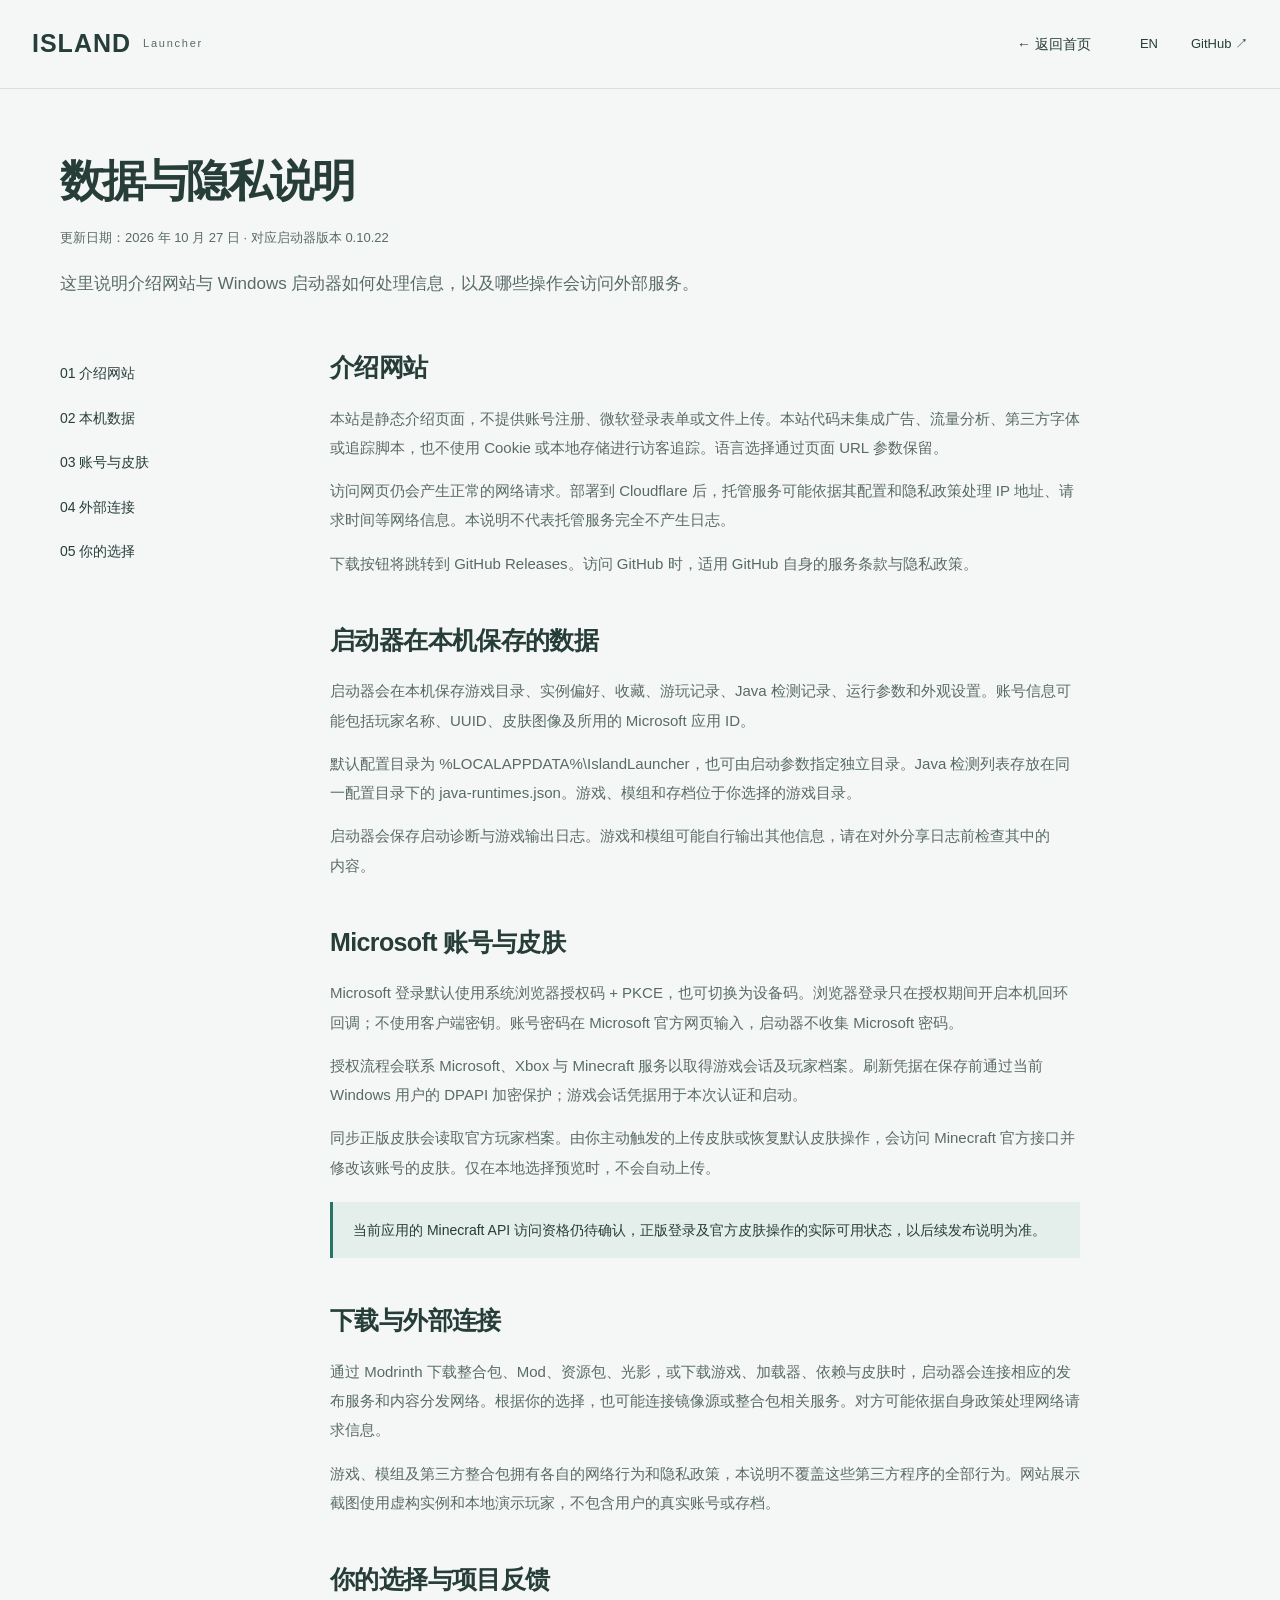
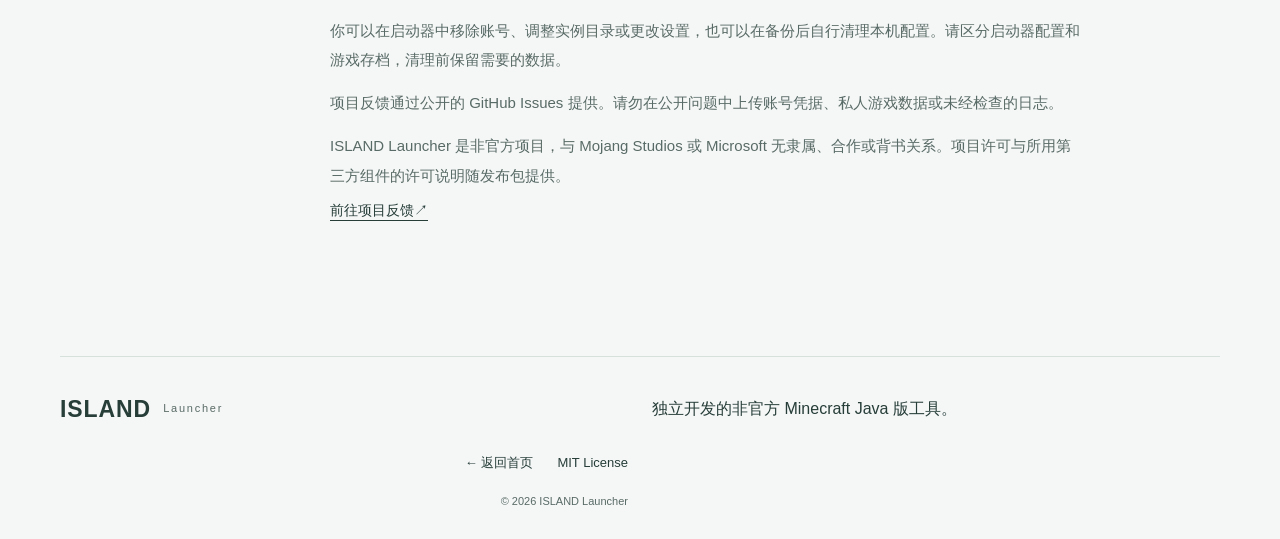
==== launcher/website/privacy.html @ ce2cfb34 "Redesign bilingual website with soft island palette and owner-supplied screenshot slots" ====
<!doctype html>
<html lang="zh-CN" data-palette="forest">
<head>
  <meta charset="utf-8">
  <meta name="viewport" content="width=device-width,initial-scale=1">
  <meta name="theme-color" content="#f6f7f2">
  <meta name="description" content="ISLAND Launcher 的数据与隐私说明：网站、Microsoft 登录、本地配置、皮肤与外部服务。">
  <meta name="referrer" content="no-referrer">
  <title>数据与隐私说明 — ISLAND Launcher</title>
  <link rel="icon" href="./assets/favicon.svg" type="image/svg+xml">
  <link rel="stylesheet" href="./styles.css">
  <script src="./site.config.js" defer></script>
  <script src="./links.js" defer></script>
  <script src="./app.js" defer></script>
</head>
<body data-page="privacy">
  <a class="skip-link" href="#main" data-i18n="skip">跳到主要内容</a>
  <header class="site-header"><div class="header-inner">
    <a class="wordmark" href="./index.html"><span>ISLAND</span><small>Launcher</small></a>
    <nav class="privacy-nav"><a href="./index.html" data-i18n="privacy.home">← 返回首页</a></nav>
    <div class="header-actions"><button class="language-button" type="button" data-language-toggle aria-label="Switch to English">EN</button><a class="github-link unavailable" data-github aria-disabled="true" tabindex="-1">GitHub <span aria-hidden="true">↗</span></a></div>
  </div></header>
  <main id="main" class="privacy-main section-shell">
    <div class="privacy-intro"><p class="eyebrow">ISLAND LAUNCHER / DATA & PRIVACY</p><h1 data-i18n="privacy.title">数据与隐私说明</h1><p class="privacy-date"><span data-i18n="privacy.updated">更新日期：2026 年 10 月 27 日</span> · <span data-i18n="privacy.version">对应启动器版本</span> <span data-version>0.10.22</span></p><p class="privacy-lead" data-i18n="privacy.lead">这里说明介绍网站与 Windows 启动器如何处理信息，以及哪些操作会访问外部服务。</p></div>
    <div class="privacy-layout">
      <aside class="privacy-contents" aria-label="本页目录" data-i18n-aria="privacy.contents"><a href="#website" data-i18n="privacy.nav1">01 介绍网站</a><a href="#local-data" data-i18n="privacy.nav2">02 本机数据</a><a href="#account" data-i18n="privacy.nav3">03 账号与皮肤</a><a href="#connections" data-i18n="privacy.nav4">04 外部连接</a><a href="#control" data-i18n="privacy.nav5">05 你的选择</a></aside>
      <article class="privacy-article">
        <section id="website"><span class="section-number">01</span><h2 data-i18n="privacy.h1">介绍网站</h2><p data-i18n="privacy.p1a">本站是静态介绍页面，不提供账号注册、微软登录表单或文件上传。本站代码未集成广告、流量分析、第三方字体或追踪脚本，也不使用 Cookie 或本地存储进行访客追踪。语言选择通过页面 URL 参数保留。</p><p data-i18n="privacy.p1b">访问网页仍会产生正常的网络请求。部署到 Cloudflare 后，托管服务可能依据其配置和隐私政策处理 IP 地址、请求时间等网络信息。本说明不代表托管服务完全不产生日志。</p><p data-i18n="privacy.p1c">下载按钮将跳转到 GitHub Releases。访问 GitHub 时，适用 GitHub 自身的服务条款与隐私政策。</p></section>
        <section id="local-data"><span class="section-number">02</span><h2 data-i18n="privacy.h2">启动器在本机保存的数据</h2><p data-i18n="privacy.p2a">启动器会在本机保存游戏目录、实例偏好、收藏、游玩记录、Java 检测记录、运行参数和外观设置。账号信息可能包括玩家名称、UUID、皮肤图像及所用的 Microsoft 应用 ID。</p><p data-i18n="privacy.p2b">默认配置目录为 %LOCALAPPDATA%\IslandLauncher，也可由启动参数指定独立目录。Java 检测列表存放在同一配置目录下的 java-runtimes.json。游戏、模组和存档位于你选择的游戏目录。</p><p data-i18n="privacy.p2c">启动器会保存启动诊断与游戏输出日志。游戏和模组可能自行输出其他信息，请在对外分享日志前检查其中的内容。</p></section>
        <section id="account"><span class="section-number">03</span><h2 data-i18n="privacy.h3">Microsoft 账号与皮肤</h2><p data-i18n="privacy.p3a">Microsoft 登录默认使用系统浏览器授权码 + PKCE，也可切换为设备码。浏览器登录只在授权期间开启本机回环回调；不使用客户端密钥。账号密码在 Microsoft 官方网页输入，启动器不收集 Microsoft 密码。</p><p data-i18n="privacy.p3b">授权流程会联系 Microsoft、Xbox 与 Minecraft 服务以取得游戏会话及玩家档案。刷新凭据在保存前通过当前 Windows 用户的 DPAPI 加密保护；游戏会话凭据用于本次认证和启动。</p><p data-i18n="privacy.p3c">同步正版皮肤会读取官方玩家档案。由你主动触发的上传皮肤或恢复默认皮肤操作，会访问 Minecraft 官方接口并修改该账号的皮肤。仅在本地选择预览时，不会自动上传。</p><div class="privacy-callout" data-i18n="privacy.p3d">当前应用的 Minecraft API 访问资格仍待确认，正版登录及官方皮肤操作的实际可用状态，以后续发布说明为准。</div></section>
        <section id="connections"><span class="section-number">04</span><h2 data-i18n="privacy.h4">下载与外部连接</h2><p data-i18n="privacy.p4a">通过 Modrinth 下载整合包、Mod、资源包、光影，或下载游戏、加载器、依赖与皮肤时，启动器会连接相应的发布服务和内容分发网络。根据你的选择，也可能连接镜像源或整合包相关服务。对方可能依据自身政策处理网络请求信息。</p><p data-i18n="privacy.p4b">游戏、模组及第三方整合包拥有各自的网络行为和隐私政策，本说明不覆盖这些第三方程序的全部行为。网站展示截图使用虚构实例和本地演示玩家，不包含用户的真实账号或存档。</p></section>
        <section id="control"><span class="section-number">05</span><h2 data-i18n="privacy.h5">你的选择与项目反馈</h2><p data-i18n="privacy.p5a">你可以在启动器中移除账号、调整实例目录或更改设置，也可以在备份后自行清理本机配置。请区分启动器配置和游戏存档，清理前保留需要的数据。</p><p data-i18n="privacy.p5b">项目反馈通过公开的 GitHub Issues 提供。请勿在公开问题中上传账号凭据、私人游戏数据或未经检查的日志。</p><p data-i18n="privacy.p5c">ISLAND Launcher 是非官方项目，与 Mojang Studios 或 Microsoft 无隶属、合作或背书关系。项目许可与所用第三方组件的许可说明随发布包提供。</p><a class="text-link unavailable" data-contact aria-disabled="true" tabindex="-1"><span data-i18n="privacy.contact">前往项目反馈</span><span aria-hidden="true">↗</span></a></section>
      </article>
    </div>
  </main>
  <footer class="site-footer section-shell"><a class="wordmark" href="./index.html"><span>ISLAND</span><small>Launcher</small></a><p data-i18n="footer.independent">独立开发的非官方 Minecraft Java 版工具。</p><div class="footer-links"><a href="./index.html" data-i18n="privacy.home">← 返回首页</a><a href="./LICENSE.txt">MIT License</a><small>© 2026 ISLAND Launcher</small></div></footer>
</body>
</html>
---- launcher/website/styles.css ----
:root{color-scheme:light;--paper:#f5f7f7;--surface:#fff;--ink:#263d38;--muted:#596b66;--accent:#287567;--accent-hover:#1f5e53;--tint:#e4eeeb;--line:#d6e1dc;--sea:#c8dfda;--sand:#d9c9aa;--font:'Segoe UI','Microsoft YaHei','PingFang SC',sans-serif}
*{box-sizing:border-box}html{scroll-behavior:smooth;scroll-padding-top:100px}body{margin:0;background:var(--paper);color:var(--ink);font:16px/1.75 var(--font);-webkit-font-smoothing:antialiased}button,a{-webkit-tap-highlight-color:transparent;touch-action:manipulation}button{font:inherit;cursor:pointer;color:inherit;border:0}a{color:inherit;text-decoration:none}p,h1,h2,h3{margin:0}h1,h2,h3{line-height:1.3;text-wrap:balance}p{text-wrap:pretty}h1{font-size:clamp(40px,4.6vw,66px);font-weight:650;letter-spacing:-.045em;line-height:1.24}h2{font-size:clamp(28px,3vw,40px);font-weight:650;letter-spacing:-.025em}h3{font-size:19px;font-weight:650}svg{display:block}.button svg{width:20px;height:20px;fill:none;stroke:currentColor;stroke-width:1.7;stroke-linecap:round;stroke-linejoin:round}button:focus-visible,a:focus-visible,summary:focus-visible{outline:3px solid var(--accent);outline-offset:5px}a:not([href]){cursor:default}button,a.button{min-height:44px}img{max-width:100%;height:auto}[hidden]{display:none!important}.section-shell{width:min(1160px,calc(100% - 88px));margin-inline:auto}.skip-link{position:fixed;top:12px;left:12px;z-index:100;background:var(--ink);color:white;padding:10px 18px;transform:translateY(-180%)}.skip-link:focus{transform:none}
.site-header{position:sticky;top:0;z-index:20;background:#f5f7f7f5;border-bottom:1px solid var(--line)}.header-inner{width:min(1280px,calc(100% - 64px));margin:auto;display:flex;align-items:center;justify-content:space-between;gap:24px;min-height:88px}.wordmark{display:inline-flex;gap:12px;align-items:center;line-height:1.1}.wordmark>span{font-family:'Trebuchet MS',var(--font);font-size:25px;letter-spacing:.04em;font-weight:700}.wordmark small{display:block;font:11px/1.8 var(--font);letter-spacing:.16em;color:var(--muted)}.main-nav,.header-actions{display:flex;align-items:center;gap:30px}.main-nav a{font-size:14px;min-height:44px;display:flex;align-items:center}.main-nav a:hover,.text-link:hover,.footer-links a:hover{color:var(--accent);text-decoration:underline;text-underline-offset:5px}.header-actions{gap:20px}.language-button{background:transparent;font-size:13px;min-width:44px;border-radius:8px}.language-button:hover{background:var(--tint)}.button{display:inline-flex;align-items:center;justify-content:center;gap:12px;border-radius:10px;padding:14px 24px;font-weight:600;line-height:1.5;transition:background-color .18s,color .18s;white-space:nowrap}.button-small{font-size:13px;background:var(--tint);padding:10px 18px}.button-small:hover{background:var(--sea)}.button-primary{background:var(--accent);color:white;box-shadow:0 3px 0 #1b463b17}.button-primary:hover{background:var(--accent-hover)}.button-quiet{border:1px solid var(--line);background:transparent}.button-quiet:hover{background:var(--tint)}.button.unavailable{background:#dfe6e3;color:#566b63;box-shadow:none}.menu-toggle{display:none;background:transparent;width:44px;padding:10px}.menu-toggle span{display:block;background:var(--ink);height:2px;margin:6px 0}
.hero{display:grid;grid-template-columns:1.05fr 1fr;align-items:center;gap:20px;padding-top:68px;padding-bottom:72px}.hero-copy{padding-top:12px}.release-label{font-size:13px;color:var(--muted);display:inline-flex;align-items:center;gap:10px;margin-bottom:24px}.release-label [data-version]{border-left:1px solid var(--line);padding-left:10px;font-variant-numeric:tabular-nums}.status-dot{width:7px;height:7px;flex-shrink:0;border-radius:50%;background:var(--accent);display:inline-block}.hero-description{font-size:18px;line-height:1.9;color:var(--muted);margin-top:25px;max-width:32em;white-space:pre-line}.hero-actions{display:flex;align-items:center;gap:14px;flex-wrap:wrap;margin-top:30px}.platform-note{font-size:12px;color:var(--muted);margin-top:18px}.island-art{position:relative;max-width:580px;align-self:center;pointer-events:none}.island-art>svg{width:100%;height:auto}.art-caption{text-align:center;display:block;font-size:13px;color:var(--muted);margin-top:-10px}.showcase{margin-bottom:114px}.showcase-toolbar{display:flex;align-items:end;justify-content:space-between;gap:24px;padding-bottom:24px}.showcase-toolbar h2{font-size:23px}.showcase-toolbar p{font-size:14px;color:var(--muted);margin-top:5px}.theme-options{display:flex;align-items:center;gap:6px;background:#e9eeec;padding:5px;border-radius:12px;flex-shrink:0}.theme-option{display:flex;align-items:center;gap:7px;min-height:40px;border-radius:8px;padding:7px 13px;background:transparent;font-size:13px;white-space:nowrap}.theme-option[aria-pressed=true]{background:var(--surface);box-shadow:0 1px 5px #263d3810}.theme-option:hover{color:var(--accent)}.swatch{width:10px;height:10px;border-radius:50%;display:block}.swatch-forest{background:#2d7568}.swatch-rose{background:#ad526e}.swatch-glass{background:#305f55}.screenshot-stage{background:#e9eeec;padding:14px;border:1px solid var(--line);border-radius:20px;box-shadow:0 20px 50px -35px #263d3850;overflow:hidden}.screenshot-button{padding:0;display:block;width:100%;border-radius:9px;background:transparent;position:relative;overflow:hidden}.screenshot-button img{display:block;width:100%}.zoom-label{position:absolute;right:20px;bottom:18px;background:#f5f7f7ed;border:1px solid var(--line);border-radius:8px;padding:6px 12px;font-size:12px}.image-placeholder{min-height:380px;aspect-ratio:1240/600;display:flex;align-items:center;justify-content:center;flex-direction:column;border:1px dashed #b2c8bf;border-radius:10px;background:#eff4f1}.image-placeholder>svg{width:54px;height:54px;stroke:#8ba99e;stroke-width:1.2;fill:none;margin-bottom:16px}.image-placeholder strong{font-size:18px;font-weight:550}.image-placeholder p{color:var(--muted);font-size:14px;margin-top:6px}.image-placeholder>span{font-size:12px;margin-top:20px;color:var(--accent);border:1px solid #b8cfc5;padding:3px 14px;border-radius:30px}.showcase-caption{display:flex;justify-content:space-between;gap:12px;color:var(--muted);font-size:12px;margin-top:14px}
.feature-section{padding-bottom:110px}.section-heading{display:flex;align-items:end;justify-content:space-between;gap:40px;margin-bottom:48px}.section-heading>p{font-size:16px;color:var(--muted)}.feature-layout{display:grid;grid-template-columns:1fr 1.05fr;gap:76px;align-items:center}.worlds-demo{background:#e8eeeb;border-radius:20px;padding:28px}.demo-toolbar{display:flex;align-items:center;justify-content:space-between;margin-bottom:22px}.demo-toolbar strong{font-size:16px}.demo-toolbar>span,.demo-disclaimer{font-size:11px;color:var(--muted);border:1px solid #bfcec6;padding:2px 8px;border-radius:5px}.world-row{display:flex;align-items:center;gap:14px;background:#f9fbfa;padding:20px 16px;border-radius:13px;margin-top:12px}.world-icon{display:flex;align-items:center;justify-content:center;width:48px;height:48px;border-radius:12px;background:#d9e8df;flex-shrink:0}.world-icon svg{width:34px;height:34px;fill:none;stroke:#4b7b65;stroke-width:1.5;stroke-linejoin:round}.world-icon.sand{background:#eae3d6}.world-icon.sand svg{stroke:#8d7d60}.world-row strong{display:block;font-size:15px}.world-row small{font-size:11px;color:var(--muted)}.world-status{margin-left:auto;font-size:11px;color:var(--muted);white-space:nowrap}.demo-bottom{display:flex;align-items:center;gap:9px;font-size:12px;color:var(--muted);margin-top:25px}.feature-list{display:grid;grid-template-columns:1fr 1fr;gap:30px 28px}.feature-list h3{font-size:17px;margin-bottom:10px}.feature-list p{font-size:14px;color:var(--muted);line-height:1.9}
.appearance-section{padding:75px 0;background:#e9efec}.appearance-layout{display:grid;grid-template-columns:1fr 1fr;align-items:center;gap:76px}.appearance-copy>p{font-size:15px;color:var(--muted);margin-top:22px;max-width:30em}.material-options{display:flex;gap:10px;margin-top:26px}.material-options button{border:1px solid #bccdc4;border-radius:8px;background:transparent;min-width:72px;padding:7px 18px;font-size:13px}.material-options button[aria-pressed=true]{background:var(--accent);border-color:var(--accent);color:white}.appearance-copy .interaction-hint{font-size:12px;margin-top:14px}.material-demo{position:relative;min-height:330px;border-radius:24px;overflow:hidden;background:#c5d5cb;display:flex;justify-content:center;align-items:center}.sample-landscape{position:absolute;inset:0;background:#d8e5df}.sample-landscape span{position:absolute;border-radius:45% 55% 0 0;background:#8eaf9d;width:100%;height:75%;bottom:-30%;left:-35%;transform:rotate(20deg)}.sample-landscape span:nth-child(2){background:#acc5b3;left:25%;bottom:-15%;transform:rotate(-20deg)}.sample-landscape span:nth-child(3){background:#6f9681;left:5%;bottom:-51%;transform:rotate(0deg);width:120%;height:90%}.map-sample{position:relative;width:72%;border-radius:16px;background:#f5f7f5;padding:28px;box-shadow:0 14px 30px -18px #31584470;min-height:196px;transition:background .2s,backdrop-filter .2s}.map-sample>span:first-child{font-size:12px;color:#536b60}.map-sample h3{font-size:27px;margin-top:7px}.map-sample>p{font-size:12px;color:#536b60;margin-top:8px}.map-action{display:block;font-size:12px;margin-top:20px}.material-demo[data-material-demo=frosted] .map-sample{background:#f5f7f5a8;backdrop-filter:blur(18px)}.material-demo[data-material-demo=glass] .map-sample{background:#f5f7f54d;backdrop-filter:blur(4px);border:1px solid #ffffffb5;box-shadow:inset 0 1px 1px #fff,0 10px 30px -15px #31584450}.demo-disclaimer{position:absolute;bottom:16px;right:20px;background:#edf3ef;color:#486151}
.download-section{padding-top:100px;padding-bottom:90px;display:grid;grid-template-columns:1.1fr 1fr;gap:100px;align-items:center}.download-copy>p{font-size:15px;color:var(--muted);margin-top:20px}.download-copy .download-note{font-size:12px;max-width:34em}.download-copy .release-label{margin-bottom:18px}.text-link{font-size:14px;text-decoration:underline;text-underline-offset:5px;padding:8px 0;display:inline-block}.requirements{padding:28px 32px;border:1px solid var(--line);border-radius:18px;background:#eef2f0}.requirements h3{margin-bottom:16px}.requirements dl{margin:0}.requirements dl>div{display:grid;grid-template-columns:70px 1fr;gap:18px;padding:13px 0;border-bottom:1px solid var(--line);font-size:13px}.requirements dt{color:var(--muted)}.requirements dd{margin:0}.requirements>.text-link{font-size:12px;margin-top:12px}.services-section{padding:40px 0 70px;border-top:1px solid var(--line);display:grid;grid-template-columns:1fr 1.2fr;gap:100px}.services-section h2{font-size:27px}.services-section>div>p{font-size:14px;color:var(--muted);margin-top:15px}.service-list article{padding:0 0 22px;margin-bottom:22px;border-bottom:1px solid var(--line)}.service-list article>div{display:flex;align-items:center;justify-content:space-between;gap:20px}.service-list h3{font-size:16px}.service-status{font-size:11px;background:#eae5d9;color:#6e613f;border-radius:5px;padding:3px 8px;white-space:nowrap}.service-status.available{background:#dfece5;color:#31634c}.service-list p{font-size:13px;color:var(--muted);margin-top:9px}.faq-section{display:grid;grid-template-columns:1fr 1.5fr;gap:80px;padding-bottom:100px}.faq-section h2{font-size:28px}.faq-list details{border-bottom:1px solid var(--line)}.faq-list summary{cursor:pointer;list-style:none;font-weight:550;min-height:62px;padding:17px 32px 17px 0;position:relative;font-size:15px}.faq-list summary::-webkit-details-marker{display:none}.faq-list summary:after{content:'+';position:absolute;right:4px;font-weight:400;font-size:21px;top:12px;color:var(--accent)}.faq-list details[open] summary:after{content:'−'}.faq-list details>p{font-size:14px;color:var(--muted);padding:0 24px 23px 0;line-height:1.9}.site-footer{border-top:1px solid var(--line);padding-top:38px;padding-bottom:28px;display:grid;grid-template-columns:1fr 1fr;gap:24px}.site-footer>div>p{font-size:13px;color:var(--muted);margin-top:18px}.footer-links{display:flex;align-items:center;justify-content:end;flex-wrap:wrap;gap:12px 24px;font-size:13px}.footer-links a{padding:5px 0}.footer-links small{font-size:11px;color:var(--muted);flex-basis:100%;text-align:right}.independent-note{grid-column:1/-1;font-size:11px;color:var(--muted);padding-top:20px}.unavailable{color:var(--muted);text-decoration:none}.modal-open{overflow:hidden}dialog{width:min(1280px,94vw);max-height:94vh;padding:12px;border:1px solid var(--line);border-radius:16px;background:var(--paper);color:var(--ink)}dialog::backdrop{background:#263d38a6;backdrop-filter:blur(6px)}dialog>img{display:block;max-height:82vh;max-width:100%;margin:auto;object-fit:contain}.dialog-toolbar{display:flex;align-items:center;justify-content:space-between;padding:0 8px 8px;font-size:12px;color:var(--muted)}.dialog-toolbar button{width:44px;background:transparent;font-size:26px}
.privacy-main{padding-top:65px;padding-bottom:80px}.privacy-intro{max-width:760px;margin-bottom:52px}.privacy-intro h1{font-size:44px}.privacy-intro .eyebrow{display:none}.privacy-date{font-size:13px;color:var(--muted);margin-top:18px}.privacy-lead{font-size:17px;color:var(--muted);margin-top:20px}.privacy-layout{display:grid;grid-template-columns:200px 1fr;gap:70px}.privacy-contents{display:flex;flex-direction:column;align-self:start;position:sticky;top:120px}.privacy-contents a{font-size:14px;padding:10px 0}.privacy-contents a:hover{color:var(--accent)}.privacy-article{max-width:750px}.privacy-article section{margin-bottom:46px}.privacy-article .section-number{display:none}.privacy-article h2{font-size:25px;margin-bottom:20px}.privacy-article p{font-size:15px;line-height:1.95;color:var(--muted);margin-top:14px;overflow-wrap:anywhere}.privacy-callout{background:var(--tint);border-left:3px solid var(--accent);padding:16px 20px;font-size:14px;margin-top:20px}.privacy-nav{margin-left:auto;font-size:14px}.privacy-nav a{padding:12px}.github-link{font-size:13px}.privacy-main+.site-footer .wordmark>span{font-size:23px}html[lang=en] h1,html[lang=en] h2{font-family:'Trebuchet MS',var(--font);letter-spacing:-.04em}html[lang=en] h1{font-size:clamp(40px,4.7vw,68px)}html[lang=en] .hero-description{font-size:17px}
@media(max-width:1050px){.section-shell{width:calc(100% - 56px)}.header-inner{width:calc(100% - 48px);gap:15px}.main-nav{gap:20px}.feature-layout,.appearance-layout{gap:40px}.download-section,.services-section{gap:50px}.worlds-demo{padding:22px}.world-status{display:none}.hero{padding-top:50px;padding-bottom:60px}.hero h1{font-size:46px}.hero-description{font-size:16px}.hero-actions{gap:10px}.hero-actions .button{padding:13px 18px}.theme-option{padding:7px 10px}.faq-section{gap:40px}}
@media(max-width:760px){.section-shell{width:calc(100% - 40px)}.header-inner{width:calc(100% - 32px);min-height:72px;gap:8px}.wordmark>span{font-size:21px}.wordmark>img{width:29px;height:29px}.wordmark{gap:8px}.wordmark small{font-size:10px}.header-actions{gap:5px}.header-actions .button-small{font-size:12px;padding:10px 12px}.menu-toggle{display:block;margin-left:auto}.main-nav{display:none;position:absolute;top:72px;left:0;right:0;padding:18px 24px;background:var(--paper);border-bottom:1px solid var(--line);box-shadow:0 16px 18px -20px #263d3870}.main-nav.is-open{display:flex;flex-direction:column;align-items:stretch;gap:2px}.main-nav a{padding:7px 4px}.hero{grid-template-columns:1fr;gap:5px;padding-top:38px;padding-bottom:35px}.hero-copy{padding:0}.hero h1{font-size:48px}.release-label{margin-bottom:20px}.hero-description{font-size:16px;margin-top:20px}.hero-actions{margin-top:24px}.platform-note{font-size:11px}.island-art{width:min(420px,100%);justify-self:center;margin-top:5px}.art-caption{font-size:12px;margin-top:-25px}.showcase{margin-bottom:70px}.showcase-toolbar{align-items:start;flex-direction:column;gap:18px;padding-bottom:18px}.showcase-toolbar h2{font-size:22px}.theme-options{align-self:start}.theme-option{padding:7px 12px}.screenshot-stage{padding:7px;border-radius:13px}.image-placeholder{min-height:240px;aspect-ratio:1.4}.image-placeholder strong{font-size:16px}.image-placeholder p{font-size:12px}.showcase-caption{font-size:10px}.showcase-caption>span:last-child{display:none}.section-heading{flex-direction:column;align-items:start;gap:18px;margin-bottom:28px}.section-heading>p{font-size:15px}.feature-layout{grid-template-columns:1fr;gap:34px}.feature-section{padding-bottom:65px}.feature-list{gap:28px 22px}.feature-list h3{font-size:16px}.feature-list p{font-size:13px}.worlds-demo{padding:24px}.world-status{display:block}.appearance-section{padding:52px 0}.appearance-layout{grid-template-columns:1fr;gap:30px}.appearance-copy>p{font-size:14px}.material-demo{min-height:300px}.download-section{grid-template-columns:1fr;gap:32px;padding-top:65px;padding-bottom:55px}.requirements{padding:24px}.services-section{grid-template-columns:1fr;gap:30px;padding-top:30px;padding-bottom:40px}.services-section h2{font-size:26px}.service-list article:last-child{margin-bottom:0}.faq-section{grid-template-columns:1fr;gap:24px;padding-bottom:60px}.faq-section h2{font-size:26px}.site-footer{grid-template-columns:1fr;gap:24px}.footer-links{justify-content:start;gap:10px 24px}.footer-links small{text-align:left}.independent-note{padding-top:0}.privacy-main{padding-top:40px}.privacy-intro h1{font-size:34px}.privacy-lead{font-size:16px}.privacy-layout{grid-template-columns:1fr;gap:30px}.privacy-contents{position:static;flex-direction:row;flex-wrap:wrap;gap:8px 18px;border-bottom:1px solid var(--line);padding-bottom:15px}.privacy-contents a{font-size:12px;padding:5px 0}.privacy-nav{font-size:12px}.privacy-nav a{padding:5px}.privacy-main+.site-footer{display:block}.privacy-main+.site-footer .footer-links{margin-top:22px}body[data-page=privacy] .header-inner{flex-wrap:wrap;padding-block:14px}body[data-page=privacy] .github-link{display:none}}
@media(max-width:380px){.section-shell{width:calc(100% - 32px)}.header-inner{width:calc(100% - 24px)}.hero h1{font-size:40px}.header-actions .button-small{padding:10px}.language-button{min-width:36px}.wordmark>img{display:none}.theme-option{font-size:12px;padding:7px 9px}.worlds-demo{padding:16px}.world-status{display:none}.feature-list{grid-template-columns:1fr}.material-demo{min-height:270px}.map-sample{width:80%;padding:24px}.requirements dl>div{grid-template-columns:60px 1fr;gap:10px}.image-placeholder{min-height:215px}}
h1,h2{white-space:pre-line}.theme-option{min-height:44px}
@media(prefers-reduced-motion:reduce){html{scroll-behavior:auto}*,*:before,*:after{animation:none!important;transition:none!important}}
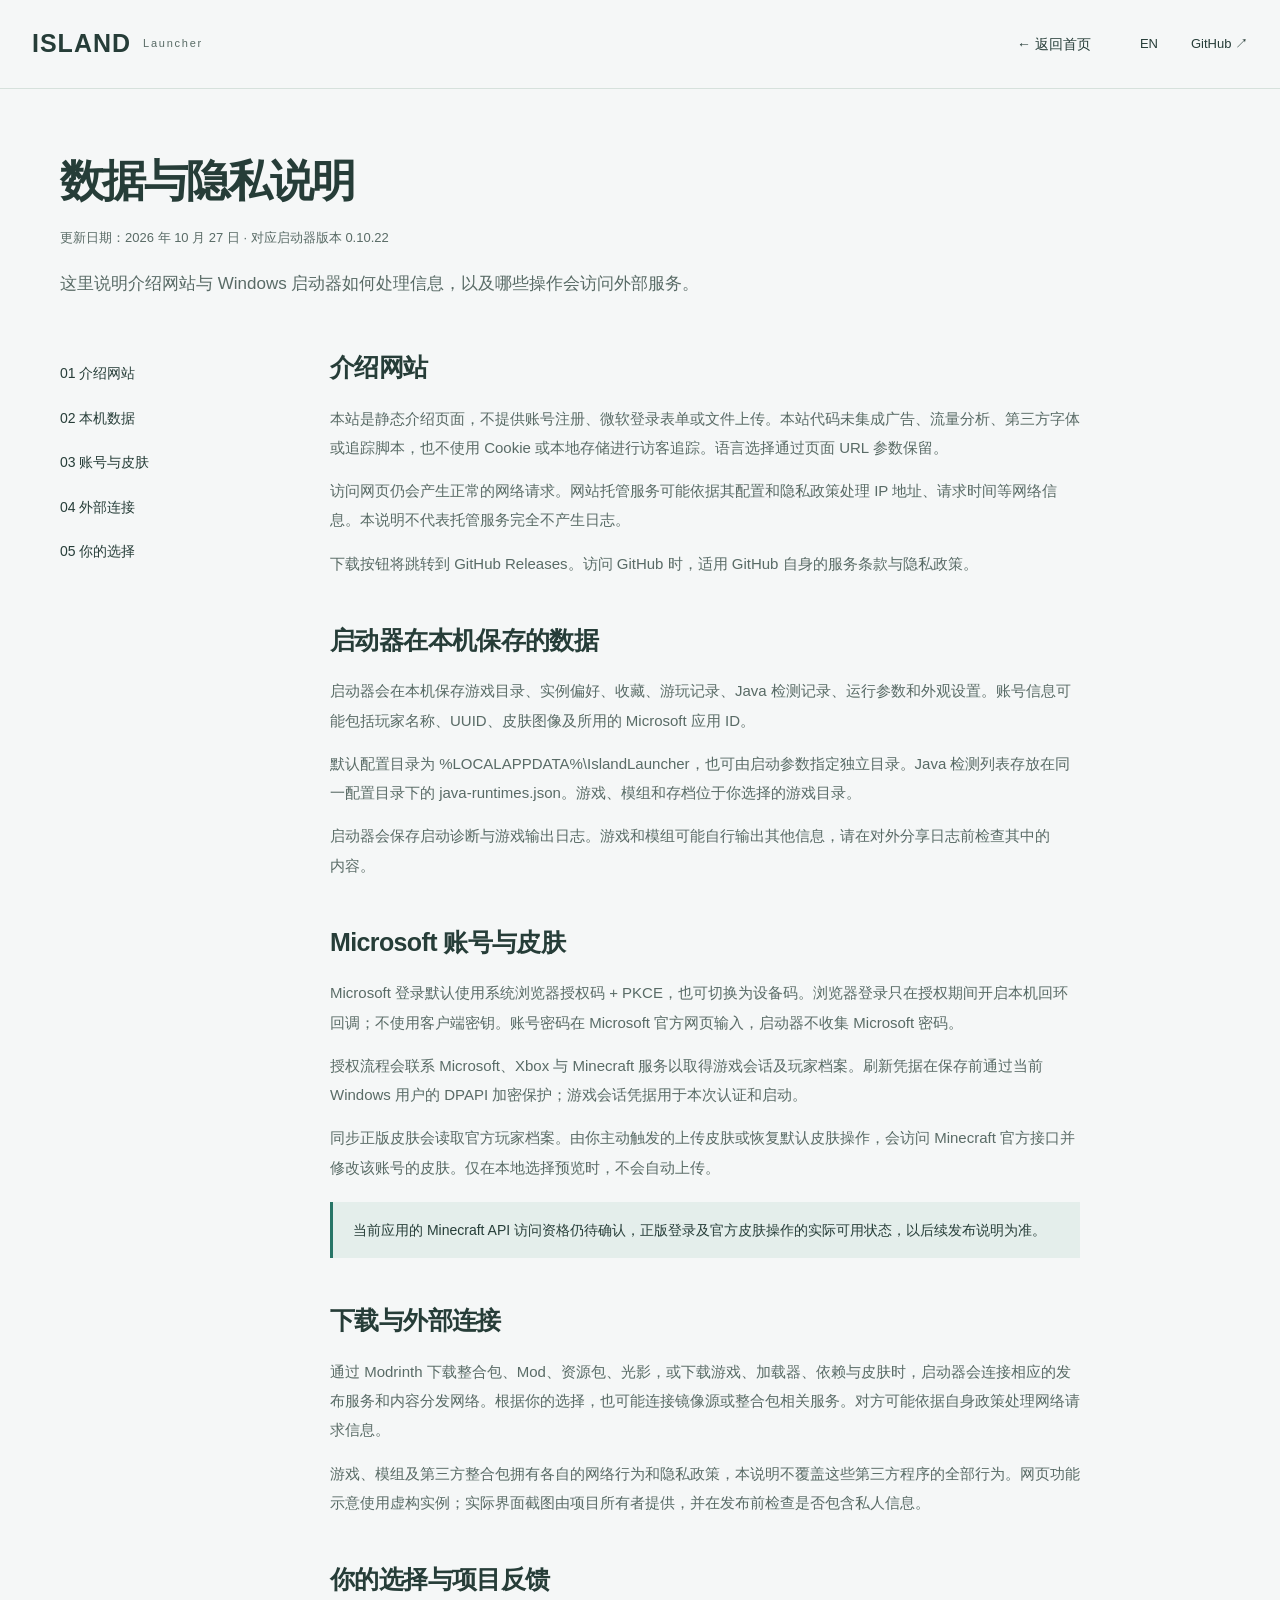
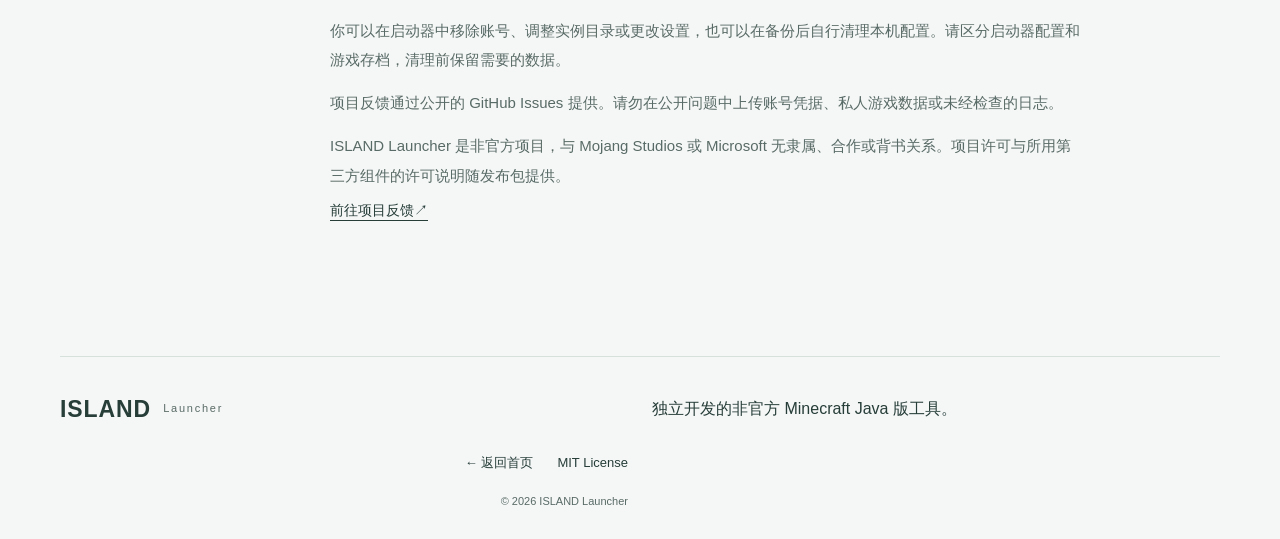
==== commit 22d0f858: "Clarify owner-supplied screenshots and hosting-neutral privacy copy" ====
--- a/launcher/website/privacy.html
+++ b/launcher/website/privacy.html
@@ -1,38 +1,39 @@
-<!doctype html>
-<html lang="zh-CN" data-palette="forest">
-<head>
-  <meta charset="utf-8">
-  <meta name="viewport" content="width=device-width,initial-scale=1">
-  <meta name="theme-color" content="#f6f7f2">
-  <meta name="description" content="ISLAND Launcher 的数据与隐私说明：网站、Microsoft 登录、本地配置、皮肤与外部服务。">
-  <meta name="referrer" content="no-referrer">
-  <title>数据与隐私说明 — ISLAND Launcher</title>
-  <link rel="icon" href="./assets/favicon.svg" type="image/svg+xml">
-  <link rel="stylesheet" href="./styles.css">
-  <script src="./site.config.js" defer></script>
-  <script src="./links.js" defer></script>
-  <script src="./app.js" defer></script>
-</head>
-<body data-page="privacy">
-  <a class="skip-link" href="#main" data-i18n="skip">跳到主要内容</a>
-  <header class="site-header"><div class="header-inner">
-    <a class="wordmark" href="./index.html"><span>ISLAND</span><small>Launcher</small></a>
-    <nav class="privacy-nav"><a href="./index.html" data-i18n="privacy.home">← 返回首页</a></nav>
-    <div class="header-actions"><button class="language-button" type="button" data-language-toggle aria-label="Switch to English">EN</button><a class="github-link unavailable" data-github aria-disabled="true" tabindex="-1">GitHub <span aria-hidden="true">↗</span></a></div>
-  </div></header>
-  <main id="main" class="privacy-main section-shell">
-    <div class="privacy-intro"><p class="eyebrow">ISLAND LAUNCHER / DATA & PRIVACY</p><h1 data-i18n="privacy.title">数据与隐私说明</h1><p class="privacy-date"><span data-i18n="privacy.updated">更新日期：2026 年 10 月 27 日</span> · <span data-i18n="privacy.version">对应启动器版本</span> <span data-version>0.10.22</span></p><p class="privacy-lead" data-i18n="privacy.lead">这里说明介绍网站与 Windows 启动器如何处理信息，以及哪些操作会访问外部服务。</p></div>
-    <div class="privacy-layout">
-      <aside class="privacy-contents" aria-label="本页目录" data-i18n-aria="privacy.contents"><a href="#website" data-i18n="privacy.nav1">01 介绍网站</a><a href="#local-data" data-i18n="privacy.nav2">02 本机数据</a><a href="#account" data-i18n="privacy.nav3">03 账号与皮肤</a><a href="#connections" data-i18n="privacy.nav4">04 外部连接</a><a href="#control" data-i18n="privacy.nav5">05 你的选择</a></aside>
-      <article class="privacy-article">
-        <section id="website"><span class="section-number">01</span><h2 data-i18n="privacy.h1">介绍网站</h2><p data-i18n="privacy.p1a">本站是静态介绍页面，不提供账号注册、微软登录表单或文件上传。本站代码未集成广告、流量分析、第三方字体或追踪脚本，也不使用 Cookie 或本地存储进行访客追踪。语言选择通过页面 URL 参数保留。</p><p data-i18n="privacy.p1b">访问网页仍会产生正常的网络请求。部署到 Cloudflare 后，托管服务可能依据其配置和隐私政策处理 IP 地址、请求时间等网络信息。本说明不代表托管服务完全不产生日志。</p><p data-i18n="privacy.p1c">下载按钮将跳转到 GitHub Releases。访问 GitHub 时，适用 GitHub 自身的服务条款与隐私政策。</p></section>
-        <section id="local-data"><span class="section-number">02</span><h2 data-i18n="privacy.h2">启动器在本机保存的数据</h2><p data-i18n="privacy.p2a">启动器会在本机保存游戏目录、实例偏好、收藏、游玩记录、Java 检测记录、运行参数和外观设置。账号信息可能包括玩家名称、UUID、皮肤图像及所用的 Microsoft 应用 ID。</p><p data-i18n="privacy.p2b">默认配置目录为 %LOCALAPPDATA%\IslandLauncher，也可由启动参数指定独立目录。Java 检测列表存放在同一配置目录下的 java-runtimes.json。游戏、模组和存档位于你选择的游戏目录。</p><p data-i18n="privacy.p2c">启动器会保存启动诊断与游戏输出日志。游戏和模组可能自行输出其他信息，请在对外分享日志前检查其中的内容。</p></section>
-        <section id="account"><span class="section-number">03</span><h2 data-i18n="privacy.h3">Microsoft 账号与皮肤</h2><p data-i18n="privacy.p3a">Microsoft 登录默认使用系统浏览器授权码 + PKCE，也可切换为设备码。浏览器登录只在授权期间开启本机回环回调；不使用客户端密钥。账号密码在 Microsoft 官方网页输入，启动器不收集 Microsoft 密码。</p><p data-i18n="privacy.p3b">授权流程会联系 Microsoft、Xbox 与 Minecraft 服务以取得游戏会话及玩家档案。刷新凭据在保存前通过当前 Windows 用户的 DPAPI 加密保护；游戏会话凭据用于本次认证和启动。</p><p data-i18n="privacy.p3c">同步正版皮肤会读取官方玩家档案。由你主动触发的上传皮肤或恢复默认皮肤操作，会访问 Minecraft 官方接口并修改该账号的皮肤。仅在本地选择预览时，不会自动上传。</p><div class="privacy-callout" data-i18n="privacy.p3d">当前应用的 Minecraft API 访问资格仍待确认，正版登录及官方皮肤操作的实际可用状态，以后续发布说明为准。</div></section>
-        <section id="connections"><span class="section-number">04</span><h2 data-i18n="privacy.h4">下载与外部连接</h2><p data-i18n="privacy.p4a">通过 Modrinth 下载整合包、Mod、资源包、光影，或下载游戏、加载器、依赖与皮肤时，启动器会连接相应的发布服务和内容分发网络。根据你的选择，也可能连接镜像源或整合包相关服务。对方可能依据自身政策处理网络请求信息。</p><p data-i18n="privacy.p4b">游戏、模组及第三方整合包拥有各自的网络行为和隐私政策，本说明不覆盖这些第三方程序的全部行为。网站展示截图使用虚构实例和本地演示玩家，不包含用户的真实账号或存档。</p></section>
-        <section id="control"><span class="section-number">05</span><h2 data-i18n="privacy.h5">你的选择与项目反馈</h2><p data-i18n="privacy.p5a">你可以在启动器中移除账号、调整实例目录或更改设置，也可以在备份后自行清理本机配置。请区分启动器配置和游戏存档，清理前保留需要的数据。</p><p data-i18n="privacy.p5b">项目反馈通过公开的 GitHub Issues 提供。请勿在公开问题中上传账号凭据、私人游戏数据或未经检查的日志。</p><p data-i18n="privacy.p5c">ISLAND Launcher 是非官方项目，与 Mojang Studios 或 Microsoft 无隶属、合作或背书关系。项目许可与所用第三方组件的许可说明随发布包提供。</p><a class="text-link unavailable" data-contact aria-disabled="true" tabindex="-1"><span data-i18n="privacy.contact">前往项目反馈</span><span aria-hidden="true">↗</span></a></section>
-      </article>
-    </div>
-  </main>
-  <footer class="site-footer section-shell"><a class="wordmark" href="./index.html"><span>ISLAND</span><small>Launcher</small></a><p data-i18n="footer.independent">独立开发的非官方 Minecraft Java 版工具。</p><div class="footer-links"><a href="./index.html" data-i18n="privacy.home">← 返回首页</a><a href="./LICENSE.txt">MIT License</a><small>© 2026 ISLAND Launcher</small></div></footer>
-</body>
-</html>
+<!doctype html>
+<html lang="zh-CN" data-palette="forest">
+<head>
+  <meta charset="utf-8">
+  <meta name="viewport" content="width=device-width,initial-scale=1">
+  <meta name="theme-color" content="#f6f7f2">
+  <meta name="description" content="ISLAND Launcher 的数据与隐私说明：网站、Microsoft 登录、本地配置、皮肤与外部服务。">
+  <meta name="referrer" content="no-referrer">
+  <title>数据与隐私说明 — ISLAND Launcher</title>
+  <link rel="icon" href="./assets/favicon.svg" type="image/svg+xml">
+  <link rel="stylesheet" href="./styles.css">
+  <script src="./site.config.js" defer></script>
+  <script src="./links.js" defer></script>
+  <script src="./app.js" defer></script>
+</head>
+<body data-page="privacy">
+  <a class="skip-link" href="#main" data-i18n="skip">跳到主要内容</a>
+  <header class="site-header"><div class="header-inner">
+    <a class="wordmark" href="./index.html"><span>ISLAND</span><small>Launcher</small></a>
+    <nav class="privacy-nav"><a href="./index.html" data-i18n="privacy.home">← 返回首页</a></nav>
+    <div class="header-actions"><button class="language-button" type="button" data-language-toggle aria-label="Switch to English">EN</button><a class="github-link unavailable" data-github aria-disabled="true" tabindex="-1">GitHub <span aria-hidden="true">↗</span></a></div>
+  </div></header>
+  <main id="main" class="privacy-main section-shell">
+    <div class="privacy-intro"><p class="eyebrow">ISLAND LAUNCHER / DATA & PRIVACY</p><h1 data-i18n="privacy.title">数据与隐私说明</h1><p class="privacy-date"><span data-i18n="privacy.updated">更新日期：2026 年 10 月 27 日</span> · <span data-i18n="privacy.version">对应启动器版本</span> <span data-version>0.10.22</span></p><p class="privacy-lead" data-i18n="privacy.lead">这里说明介绍网站与 Windows 启动器如何处理信息，以及哪些操作会访问外部服务。</p></div>
+    <div class="privacy-layout">
+      <aside class="privacy-contents" aria-label="本页目录" data-i18n-aria="privacy.contents"><a href="#website" data-i18n="privacy.nav1">01 介绍网站</a><a href="#local-data" data-i18n="privacy.nav2">02 本机数据</a><a href="#account" data-i18n="privacy.nav3">03 账号与皮肤</a><a href="#connections" data-i18n="privacy.nav4">04 外部连接</a><a href="#control" data-i18n="privacy.nav5">05 你的选择</a></aside>
+      <article class="privacy-article">
+        <section id="website"><span class="section-number">01</span><h2 data-i18n="privacy.h1">介绍网站</h2><p data-i18n="privacy.p1a">本站是静态介绍页面，不提供账号注册、微软登录表单或文件上传。本站代码未集成广告、流量分析、第三方字体或追踪脚本，也不使用 Cookie 或本地存储进行访客追踪。语言选择通过页面 URL 参数保留。</p><p data-i18n="privacy.p1b">访问网页仍会产生正常的网络请求。网站托管服务可能依据其配置和隐私政策处理 IP 地址、请求时间等网络信息。本说明不代表托管服务完全不产生日志。</p><p data-i18n="privacy.p1c">下载按钮将跳转到 GitHub Releases。访问 GitHub 时，适用 GitHub 自身的服务条款与隐私政策。</p></section>
+        <section id="local-data"><span class="section-number">02</span><h2 data-i18n="privacy.h2">启动器在本机保存的数据</h2><p data-i18n="privacy.p2a">启动器会在本机保存游戏目录、实例偏好、收藏、游玩记录、Java 检测记录、运行参数和外观设置。账号信息可能包括玩家名称、UUID、皮肤图像及所用的 Microsoft 应用 ID。</p><p data-i18n="privacy.p2b">默认配置目录为 %LOCALAPPDATA%\IslandLauncher，也可由启动参数指定独立目录。Java 检测列表存放在同一配置目录下的 java-runtimes.json。游戏、模组和存档位于你选择的游戏目录。</p><p data-i18n="privacy.p2c">启动器会保存启动诊断与游戏输出日志。游戏和模组可能自行输出其他信息，请在对外分享日志前检查其中的内容。</p></section>
+        <section id="account"><span class="section-number">03</span><h2 data-i18n="privacy.h3">Microsoft 账号与皮肤</h2><p data-i18n="privacy.p3a">Microsoft 登录默认使用系统浏览器授权码 + PKCE，也可切换为设备码。浏览器登录只在授权期间开启本机回环回调；不使用客户端密钥。账号密码在 Microsoft 官方网页输入，启动器不收集 Microsoft 密码。</p><p data-i18n="privacy.p3b">授权流程会联系 Microsoft、Xbox 与 Minecraft 服务以取得游戏会话及玩家档案。刷新凭据在保存前通过当前 Windows 用户的 DPAPI 加密保护；游戏会话凭据用于本次认证和启动。</p><p data-i18n="privacy.p3c">同步正版皮肤会读取官方玩家档案。由你主动触发的上传皮肤或恢复默认皮肤操作，会访问 Minecraft 官方接口并修改该账号的皮肤。仅在本地选择预览时，不会自动上传。</p><div class="privacy-callout" data-i18n="privacy.p3d">当前应用的 Minecraft API 访问资格仍待确认，正版登录及官方皮肤操作的实际可用状态，以后续发布说明为准。</div></section>
+        <section id="connections"><span class="section-number">04</span><h2 data-i18n="privacy.h4">下载与外部连接</h2><p data-i18n="privacy.p4a">通过 Modrinth 下载整合包、Mod、资源包、光影，或下载游戏、加载器、依赖与皮肤时，启动器会连接相应的发布服务和内容分发网络。根据你的选择，也可能连接镜像源或整合包相关服务。对方可能依据自身政策处理网络请求信息。</p><p data-i18n="privacy.p4b">游戏、模组及第三方整合包拥有各自的网络行为和隐私政策，本说明不覆盖这些第三方程序的全部行为。网页功能示意使用虚构实例；实际界面截图由项目所有者提供，并在发布前检查是否包含私人信息。</p></section>
+        <section id="control"><span class="section-number">05</span><h2 data-i18n="privacy.h5">你的选择与项目反馈</h2><p data-i18n="privacy.p5a">你可以在启动器中移除账号、调整实例目录或更改设置，也可以在备份后自行清理本机配置。请区分启动器配置和游戏存档，清理前保留需要的数据。</p><p data-i18n="privacy.p5b">项目反馈通过公开的 GitHub Issues 提供。请勿在公开问题中上传账号凭据、私人游戏数据或未经检查的日志。</p><p data-i18n="privacy.p5c">ISLAND Launcher 是非官方项目，与 Mojang Studios 或 Microsoft 无隶属、合作或背书关系。项目许可与所用第三方组件的许可说明随发布包提供。</p><a class="text-link unavailable" data-contact aria-disabled="true" tabindex="-1"><span data-i18n="privacy.contact">前往项目反馈</span><span aria-hidden="true">↗</span></a></section>
+      </article>
+    </div>
+  </main>
+  <footer class="site-footer section-shell"><a class="wordmark" href="./index.html"><span>ISLAND</span><small>Launcher</small></a><p data-i18n="footer.independent">独立开发的非官方 Minecraft Java 版工具。</p><div class="footer-links"><a href="./index.html" data-i18n="privacy.home">← 返回首页</a><a href="./LICENSE.txt">MIT License</a><small>© 2026 ISLAND Launcher</small></div></footer>
+</body>
+</html>
+
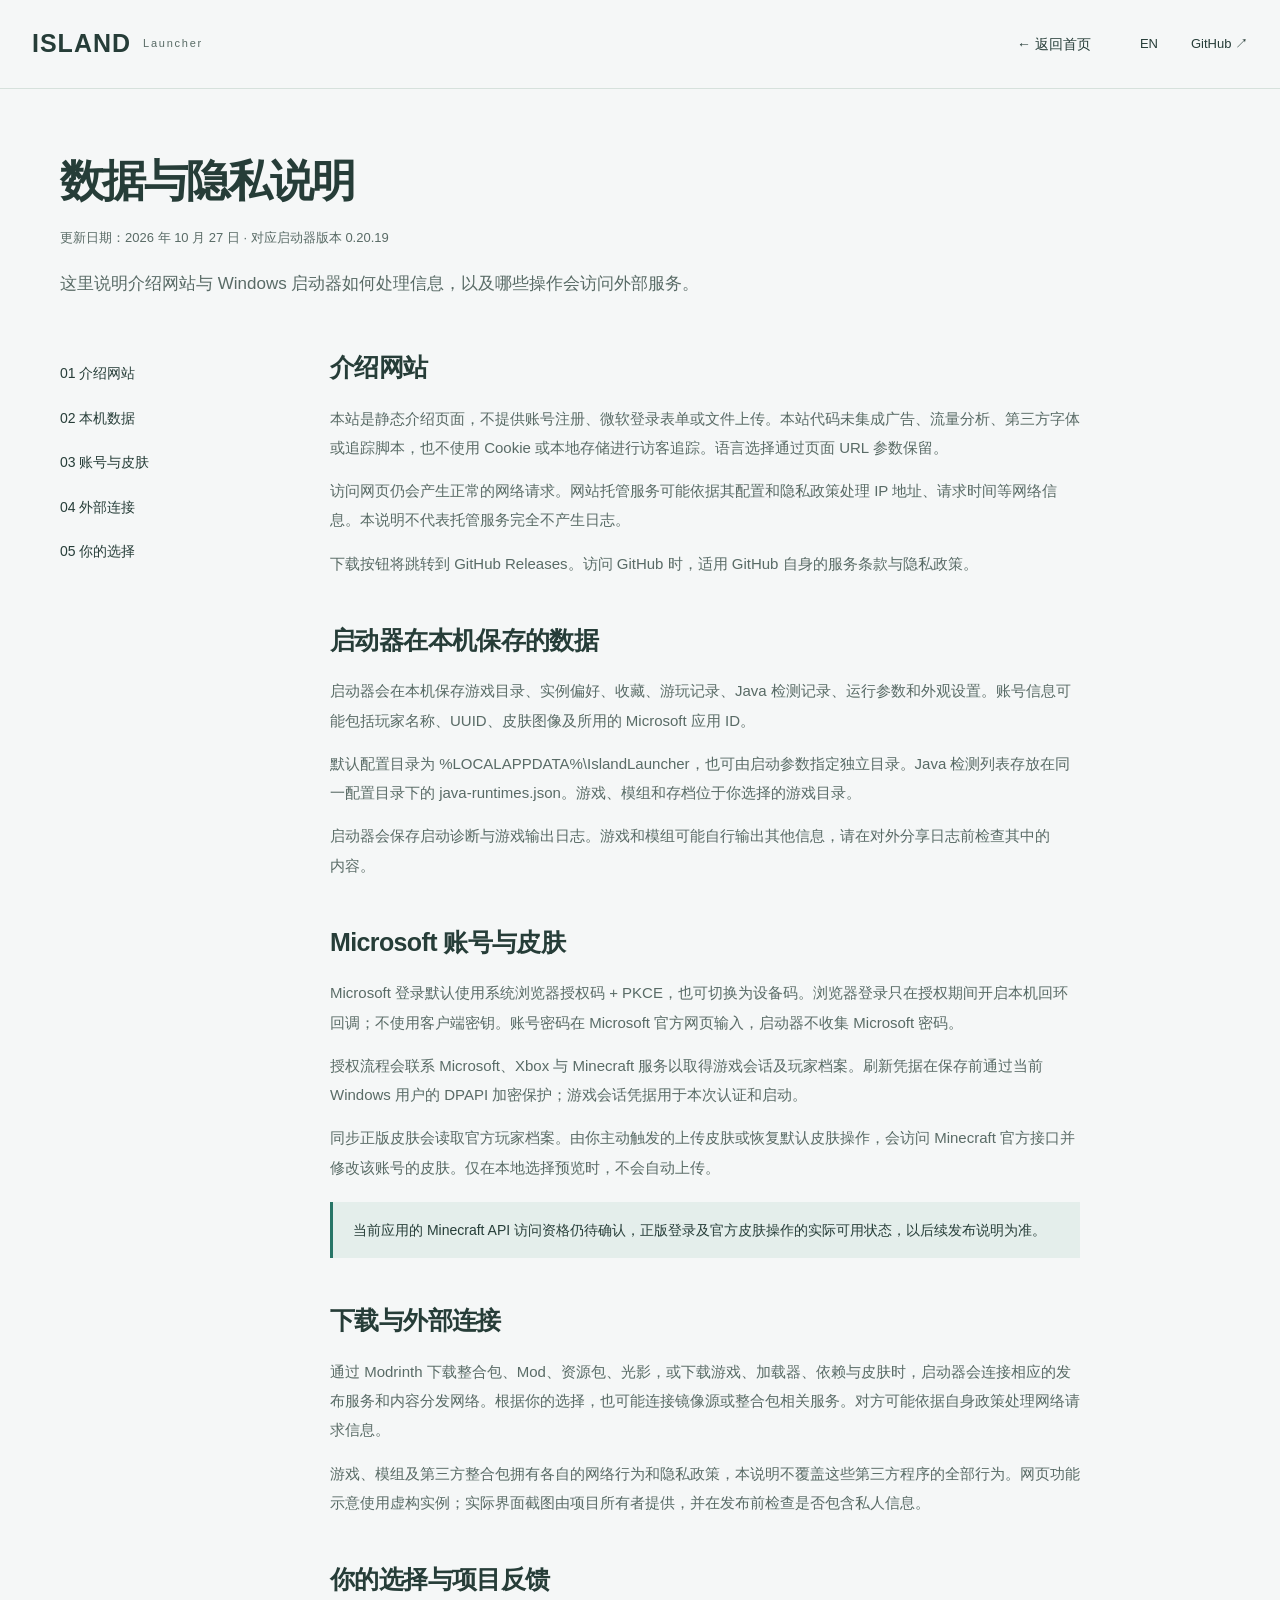
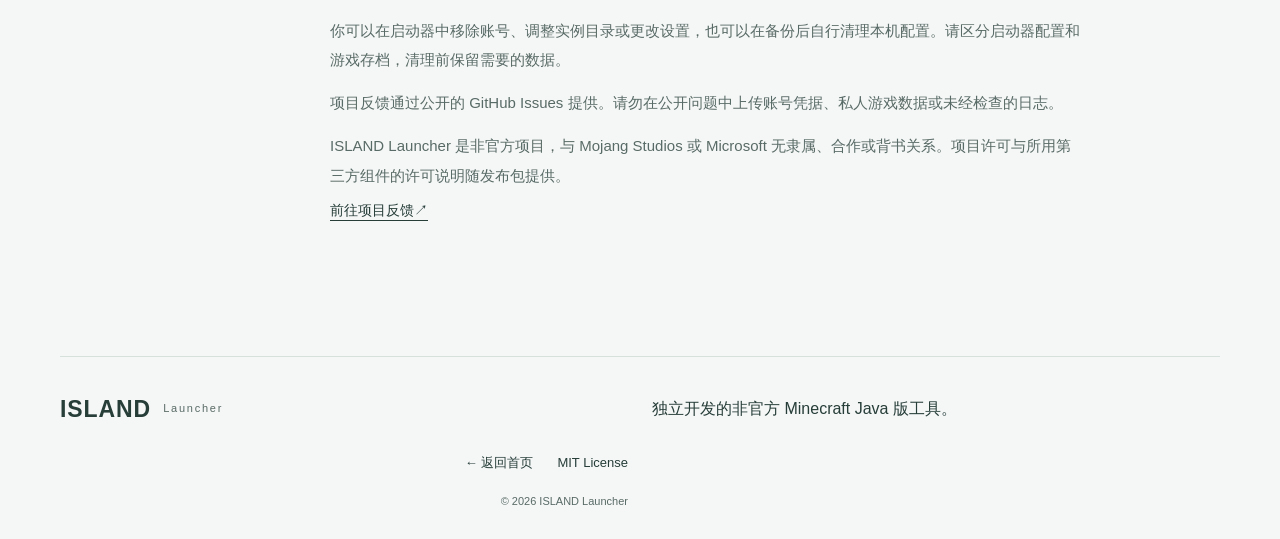
==== commit a6a72ba0: "Release ISLAND Launcher 0.20.19" ====
--- a/launcher/website/privacy.html
+++ b/launcher/website/privacy.html
@@ -36,4 +36,3 @@
   <footer class="site-footer section-shell"><a class="wordmark" href="./index.html"><span>ISLAND</span><small>Launcher</small></a><p data-i18n="footer.independent">独立开发的非官方 Minecraft Java 版工具。</p><div class="footer-links"><a href="./index.html" data-i18n="privacy.home">← 返回首页</a><a href="./LICENSE.txt">MIT License</a><small>© 2026 ISLAND Launcher</small></div></footer>
 </body>
 </html>
-
--- a/launcher/website/styles.css
+++ b/launcher/website/styles.css
@@ -1,7 +1,7 @@
 :root{color-scheme:light;--paper:#f5f7f7;--surface:#fff;--ink:#263d38;--muted:#596b66;--accent:#287567;--accent-hover:#1f5e53;--tint:#e4eeeb;--line:#d6e1dc;--sea:#c8dfda;--sand:#d9c9aa;--font:'Segoe UI','Microsoft YaHei','PingFang SC',sans-serif}
 *{box-sizing:border-box}html{scroll-behavior:smooth;scroll-padding-top:100px}body{margin:0;background:var(--paper);color:var(--ink);font:16px/1.75 var(--font);-webkit-font-smoothing:antialiased}button,a{-webkit-tap-highlight-color:transparent;touch-action:manipulation}button{font:inherit;cursor:pointer;color:inherit;border:0}a{color:inherit;text-decoration:none}p,h1,h2,h3{margin:0}h1,h2,h3{line-height:1.3;text-wrap:balance}p{text-wrap:pretty}h1{font-size:clamp(40px,4.6vw,66px);font-weight:650;letter-spacing:-.045em;line-height:1.24}h2{font-size:clamp(28px,3vw,40px);font-weight:650;letter-spacing:-.025em}h3{font-size:19px;font-weight:650}svg{display:block}.button svg{width:20px;height:20px;fill:none;stroke:currentColor;stroke-width:1.7;stroke-linecap:round;stroke-linejoin:round}button:focus-visible,a:focus-visible,summary:focus-visible{outline:3px solid var(--accent);outline-offset:5px}a:not([href]){cursor:default}button,a.button{min-height:44px}img{max-width:100%;height:auto}[hidden]{display:none!important}.section-shell{width:min(1160px,calc(100% - 88px));margin-inline:auto}.skip-link{position:fixed;top:12px;left:12px;z-index:100;background:var(--ink);color:white;padding:10px 18px;transform:translateY(-180%)}.skip-link:focus{transform:none}
 .site-header{position:sticky;top:0;z-index:20;background:#f5f7f7f5;border-bottom:1px solid var(--line)}.header-inner{width:min(1280px,calc(100% - 64px));margin:auto;display:flex;align-items:center;justify-content:space-between;gap:24px;min-height:88px}.wordmark{display:inline-flex;gap:12px;align-items:center;line-height:1.1}.wordmark>span{font-family:'Trebuchet MS',var(--font);font-size:25px;letter-spacing:.04em;font-weight:700}.wordmark small{display:block;font:11px/1.8 var(--font);letter-spacing:.16em;color:var(--muted)}.main-nav,.header-actions{display:flex;align-items:center;gap:30px}.main-nav a{font-size:14px;min-height:44px;display:flex;align-items:center}.main-nav a:hover,.text-link:hover,.footer-links a:hover{color:var(--accent);text-decoration:underline;text-underline-offset:5px}.header-actions{gap:20px}.language-button{background:transparent;font-size:13px;min-width:44px;border-radius:8px}.language-button:hover{background:var(--tint)}.button{display:inline-flex;align-items:center;justify-content:center;gap:12px;border-radius:10px;padding:14px 24px;font-weight:600;line-height:1.5;transition:background-color .18s,color .18s;white-space:nowrap}.button-small{font-size:13px;background:var(--tint);padding:10px 18px}.button-small:hover{background:var(--sea)}.button-primary{background:var(--accent);color:white;box-shadow:0 3px 0 #1b463b17}.button-primary:hover{background:var(--accent-hover)}.button-quiet{border:1px solid var(--line);background:transparent}.button-quiet:hover{background:var(--tint)}.button.unavailable{background:#dfe6e3;color:#566b63;box-shadow:none}.menu-toggle{display:none;background:transparent;width:44px;padding:10px}.menu-toggle span{display:block;background:var(--ink);height:2px;margin:6px 0}
-.hero{display:grid;grid-template-columns:1.05fr 1fr;align-items:center;gap:20px;padding-top:68px;padding-bottom:72px}.hero-copy{padding-top:12px}.release-label{font-size:13px;color:var(--muted);display:inline-flex;align-items:center;gap:10px;margin-bottom:24px}.release-label [data-version]{border-left:1px solid var(--line);padding-left:10px;font-variant-numeric:tabular-nums}.status-dot{width:7px;height:7px;flex-shrink:0;border-radius:50%;background:var(--accent);display:inline-block}.hero-description{font-size:18px;line-height:1.9;color:var(--muted);margin-top:25px;max-width:32em;white-space:pre-line}.hero-actions{display:flex;align-items:center;gap:14px;flex-wrap:wrap;margin-top:30px}.platform-note{font-size:12px;color:var(--muted);margin-top:18px}.island-art{position:relative;max-width:580px;align-self:center;pointer-events:none}.island-art>svg{width:100%;height:auto}.art-caption{text-align:center;display:block;font-size:13px;color:var(--muted);margin-top:-10px}.showcase{margin-bottom:114px}.showcase-toolbar{display:flex;align-items:end;justify-content:space-between;gap:24px;padding-bottom:24px}.showcase-toolbar h2{font-size:23px}.showcase-toolbar p{font-size:14px;color:var(--muted);margin-top:5px}.theme-options{display:flex;align-items:center;gap:6px;background:#e9eeec;padding:5px;border-radius:12px;flex-shrink:0}.theme-option{display:flex;align-items:center;gap:7px;min-height:40px;border-radius:8px;padding:7px 13px;background:transparent;font-size:13px;white-space:nowrap}.theme-option[aria-pressed=true]{background:var(--surface);box-shadow:0 1px 5px #263d3810}.theme-option:hover{color:var(--accent)}.swatch{width:10px;height:10px;border-radius:50%;display:block}.swatch-forest{background:#2d7568}.swatch-rose{background:#ad526e}.swatch-glass{background:#305f55}.screenshot-stage{background:#e9eeec;padding:14px;border:1px solid var(--line);border-radius:20px;box-shadow:0 20px 50px -35px #263d3850;overflow:hidden}.screenshot-button{padding:0;display:block;width:100%;border-radius:9px;background:transparent;position:relative;overflow:hidden}.screenshot-button img{display:block;width:100%}.zoom-label{position:absolute;right:20px;bottom:18px;background:#f5f7f7ed;border:1px solid var(--line);border-radius:8px;padding:6px 12px;font-size:12px}.image-placeholder{min-height:380px;aspect-ratio:1240/600;display:flex;align-items:center;justify-content:center;flex-direction:column;border:1px dashed #b2c8bf;border-radius:10px;background:#eff4f1}.image-placeholder>svg{width:54px;height:54px;stroke:#8ba99e;stroke-width:1.2;fill:none;margin-bottom:16px}.image-placeholder strong{font-size:18px;font-weight:550}.image-placeholder p{color:var(--muted);font-size:14px;margin-top:6px}.image-placeholder>span{font-size:12px;margin-top:20px;color:var(--accent);border:1px solid #b8cfc5;padding:3px 14px;border-radius:30px}.showcase-caption{display:flex;justify-content:space-between;gap:12px;color:var(--muted);font-size:12px;margin-top:14px}
+.hero{display:grid;grid-template-columns:1.05fr 1fr;align-items:center;gap:20px;padding-top:68px;padding-bottom:72px}.hero-copy{padding-top:12px}.release-label{font-size:13px;color:var(--muted);display:inline-flex;align-items:center;gap:10px;margin-bottom:24px}.release-label [data-version]{border-left:1px solid var(--line);padding-left:10px;font-variant-numeric:tabular-nums}.status-dot{width:7px;height:7px;flex-shrink:0;border-radius:50%;background:var(--accent);display:inline-block}.hero-description{font-size:18px;line-height:1.9;color:var(--muted);margin-top:25px;max-width:32em;white-space:pre-line}.hero-actions{display:flex;align-items:center;gap:14px;flex-wrap:wrap;margin-top:30px}.platform-note{font-size:12px;color:var(--muted);margin-top:18px}.island-art{position:relative;max-width:580px;align-self:center;pointer-events:none}.island-art>svg{width:100%;height:auto}.art-caption{text-align:center;display:block;font-size:13px;color:var(--muted);margin-top:-10px}.showcase{margin-bottom:114px}.showcase-toolbar{display:flex;align-items:end;justify-content:space-between;gap:24px;padding-bottom:24px}.showcase-toolbar h2{font-size:23px}.showcase-toolbar p{font-size:14px;color:var(--muted);margin-top:5px}.theme-options{display:flex;align-items:center;gap:6px;background:#e9eeec;padding:5px;border-radius:12px;flex-shrink:0}.theme-option{display:flex;align-items:center;gap:7px;min-height:40px;border-radius:8px;padding:7px 13px;background:transparent;font-size:13px;white-space:nowrap}.theme-option[aria-pressed=true]{background:var(--surface);box-shadow:0 1px 5px #263d3810}.theme-option:hover{color:var(--accent)}.swatch{width:10px;height:10px;border-radius:50%;display:block}.swatch-light{background:#f3f6f4;border:1px solid #9eb3a9}.swatch-glass{background:#00aac8}.screenshot-stage{background:#e9eeec;padding:14px;border:1px solid var(--line);border-radius:20px;box-shadow:0 20px 50px -35px #263d3850;overflow:hidden}.screenshot-button{padding:0;display:block;width:100%;border-radius:9px;background:transparent;position:relative;overflow:hidden}.screenshot-button img{display:block;width:100%}.zoom-label{position:absolute;right:20px;bottom:18px;background:#f5f7f7ed;border:1px solid var(--line);border-radius:8px;padding:6px 12px;font-size:12px}.image-placeholder{min-height:380px;aspect-ratio:1240/600;display:flex;align-items:center;justify-content:center;flex-direction:column;border:1px dashed #b2c8bf;border-radius:10px;background:#eff4f1}.image-placeholder>svg{width:54px;height:54px;stroke:#8ba99e;stroke-width:1.2;fill:none;margin-bottom:16px}.image-placeholder strong{font-size:18px;font-weight:550}.image-placeholder p{color:var(--muted);font-size:14px;margin-top:6px}.image-placeholder>span{font-size:12px;margin-top:20px;color:var(--accent);border:1px solid #b8cfc5;padding:3px 14px;border-radius:30px}.showcase-caption{display:flex;justify-content:space-between;gap:12px;color:var(--muted);font-size:12px;margin-top:14px}
 .feature-section{padding-bottom:110px}.section-heading{display:flex;align-items:end;justify-content:space-between;gap:40px;margin-bottom:48px}.section-heading>p{font-size:16px;color:var(--muted)}.feature-layout{display:grid;grid-template-columns:1fr 1.05fr;gap:76px;align-items:center}.worlds-demo{background:#e8eeeb;border-radius:20px;padding:28px}.demo-toolbar{display:flex;align-items:center;justify-content:space-between;margin-bottom:22px}.demo-toolbar strong{font-size:16px}.demo-toolbar>span,.demo-disclaimer{font-size:11px;color:var(--muted);border:1px solid #bfcec6;padding:2px 8px;border-radius:5px}.world-row{display:flex;align-items:center;gap:14px;background:#f9fbfa;padding:20px 16px;border-radius:13px;margin-top:12px}.world-icon{display:flex;align-items:center;justify-content:center;width:48px;height:48px;border-radius:12px;background:#d9e8df;flex-shrink:0}.world-icon svg{width:34px;height:34px;fill:none;stroke:#4b7b65;stroke-width:1.5;stroke-linejoin:round}.world-icon.sand{background:#eae3d6}.world-icon.sand svg{stroke:#8d7d60}.world-row strong{display:block;font-size:15px}.world-row small{font-size:11px;color:var(--muted)}.world-status{margin-left:auto;font-size:11px;color:var(--muted);white-space:nowrap}.demo-bottom{display:flex;align-items:center;gap:9px;font-size:12px;color:var(--muted);margin-top:25px}.feature-list{display:grid;grid-template-columns:1fr 1fr;gap:30px 28px}.feature-list h3{font-size:17px;margin-bottom:10px}.feature-list p{font-size:14px;color:var(--muted);line-height:1.9}
 .appearance-section{padding:75px 0;background:#e9efec}.appearance-layout{display:grid;grid-template-columns:1fr 1fr;align-items:center;gap:76px}.appearance-copy>p{font-size:15px;color:var(--muted);margin-top:22px;max-width:30em}.material-options{display:flex;gap:10px;margin-top:26px}.material-options button{border:1px solid #bccdc4;border-radius:8px;background:transparent;min-width:72px;padding:7px 18px;font-size:13px}.material-options button[aria-pressed=true]{background:var(--accent);border-color:var(--accent);color:white}.appearance-copy .interaction-hint{font-size:12px;margin-top:14px}.material-demo{position:relative;min-height:330px;border-radius:24px;overflow:hidden;background:#c5d5cb;display:flex;justify-content:center;align-items:center}.sample-landscape{position:absolute;inset:0;background:#d8e5df}.sample-landscape span{position:absolute;border-radius:45% 55% 0 0;background:#8eaf9d;width:100%;height:75%;bottom:-30%;left:-35%;transform:rotate(20deg)}.sample-landscape span:nth-child(2){background:#acc5b3;left:25%;bottom:-15%;transform:rotate(-20deg)}.sample-landscape span:nth-child(3){background:#6f9681;left:5%;bottom:-51%;transform:rotate(0deg);width:120%;height:90%}.map-sample{position:relative;width:72%;border-radius:16px;background:#f5f7f5;padding:28px;box-shadow:0 14px 30px -18px #31584470;min-height:196px;transition:background .2s,backdrop-filter .2s}.map-sample>span:first-child{font-size:12px;color:#536b60}.map-sample h3{font-size:27px;margin-top:7px}.map-sample>p{font-size:12px;color:#536b60;margin-top:8px}.map-action{display:block;font-size:12px;margin-top:20px}.material-demo[data-material-demo=frosted] .map-sample{background:#f5f7f5a8;backdrop-filter:blur(18px)}.material-demo[data-material-demo=glass] .map-sample{background:#f5f7f54d;backdrop-filter:blur(4px);border:1px solid #ffffffb5;box-shadow:inset 0 1px 1px #fff,0 10px 30px -15px #31584450}.demo-disclaimer{position:absolute;bottom:16px;right:20px;background:#edf3ef;color:#486151}
 .download-section{padding-top:100px;padding-bottom:90px;display:grid;grid-template-columns:1.1fr 1fr;gap:100px;align-items:center}.download-copy>p{font-size:15px;color:var(--muted);margin-top:20px}.download-copy .download-note{font-size:12px;max-width:34em}.download-copy .release-label{margin-bottom:18px}.text-link{font-size:14px;text-decoration:underline;text-underline-offset:5px;padding:8px 0;display:inline-block}.requirements{padding:28px 32px;border:1px solid var(--line);border-radius:18px;background:#eef2f0}.requirements h3{margin-bottom:16px}.requirements dl{margin:0}.requirements dl>div{display:grid;grid-template-columns:70px 1fr;gap:18px;padding:13px 0;border-bottom:1px solid var(--line);font-size:13px}.requirements dt{color:var(--muted)}.requirements dd{margin:0}.requirements>.text-link{font-size:12px;margin-top:12px}.services-section{padding:40px 0 70px;border-top:1px solid var(--line);display:grid;grid-template-columns:1fr 1.2fr;gap:100px}.services-section h2{font-size:27px}.services-section>div>p{font-size:14px;color:var(--muted);margin-top:15px}.service-list article{padding:0 0 22px;margin-bottom:22px;border-bottom:1px solid var(--line)}.service-list article>div{display:flex;align-items:center;justify-content:space-between;gap:20px}.service-list h3{font-size:16px}.service-status{font-size:11px;background:#eae5d9;color:#6e613f;border-radius:5px;padding:3px 8px;white-space:nowrap}.service-status.available{background:#dfece5;color:#31634c}.service-list p{font-size:13px;color:var(--muted);margin-top:9px}.faq-section{display:grid;grid-template-columns:1fr 1.5fr;gap:80px;padding-bottom:100px}.faq-section h2{font-size:28px}.faq-list details{border-bottom:1px solid var(--line)}.faq-list summary{cursor:pointer;list-style:none;font-weight:550;min-height:62px;padding:17px 32px 17px 0;position:relative;font-size:15px}.faq-list summary::-webkit-details-marker{display:none}.faq-list summary:after{content:'+';position:absolute;right:4px;font-weight:400;font-size:21px;top:12px;color:var(--accent)}.faq-list details[open] summary:after{content:'−'}.faq-list details>p{font-size:14px;color:var(--muted);padding:0 24px 23px 0;line-height:1.9}.site-footer{border-top:1px solid var(--line);padding-top:38px;padding-bottom:28px;display:grid;grid-template-columns:1fr 1fr;gap:24px}.site-footer>div>p{font-size:13px;color:var(--muted);margin-top:18px}.footer-links{display:flex;align-items:center;justify-content:end;flex-wrap:wrap;gap:12px 24px;font-size:13px}.footer-links a{padding:5px 0}.footer-links small{font-size:11px;color:var(--muted);flex-basis:100%;text-align:right}.independent-note{grid-column:1/-1;font-size:11px;color:var(--muted);padding-top:20px}.unavailable{color:var(--muted);text-decoration:none}.modal-open{overflow:hidden}dialog{width:min(1280px,94vw);max-height:94vh;padding:12px;border:1px solid var(--line);border-radius:16px;background:var(--paper);color:var(--ink)}dialog::backdrop{background:#263d38a6;backdrop-filter:blur(6px)}dialog>img{display:block;max-height:82vh;max-width:100%;margin:auto;object-fit:contain}.dialog-toolbar{display:flex;align-items:center;justify-content:space-between;padding:0 8px 8px;font-size:12px;color:var(--muted)}.dialog-toolbar button{width:44px;background:transparent;font-size:26px}
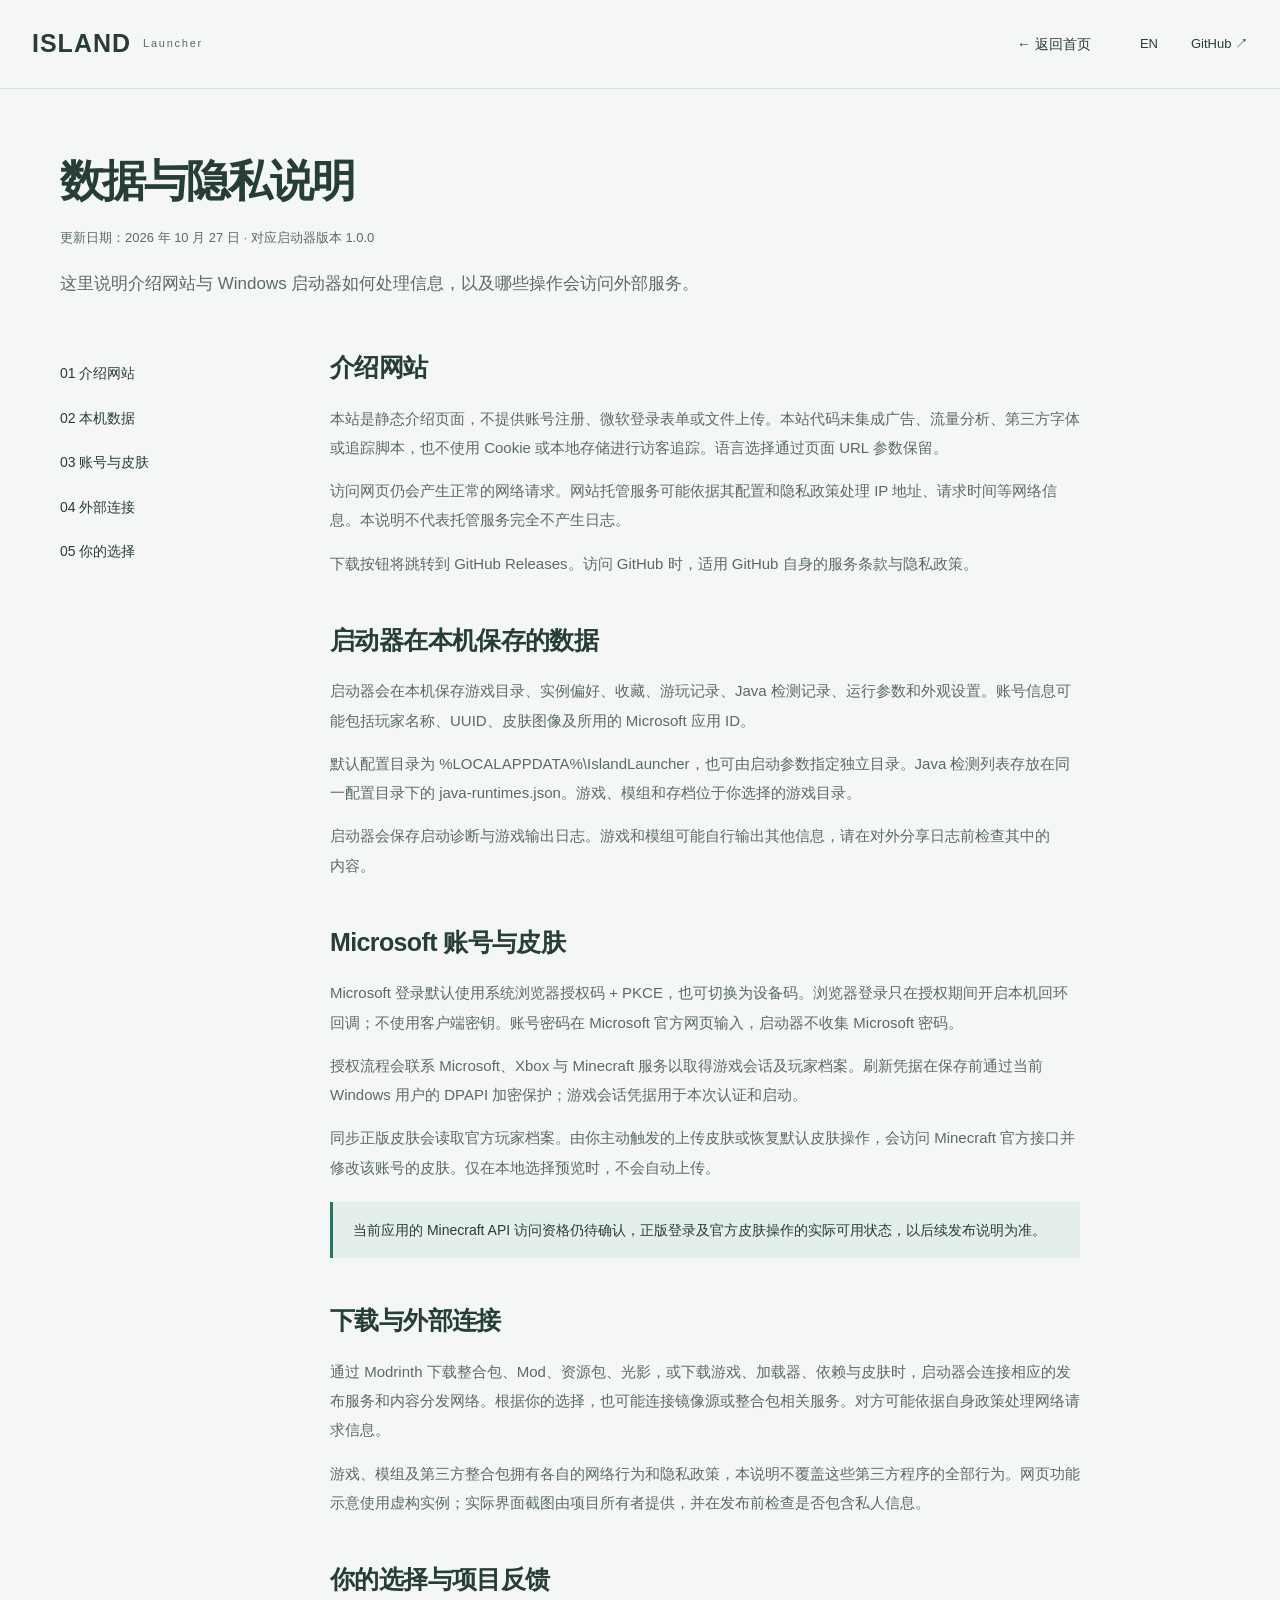
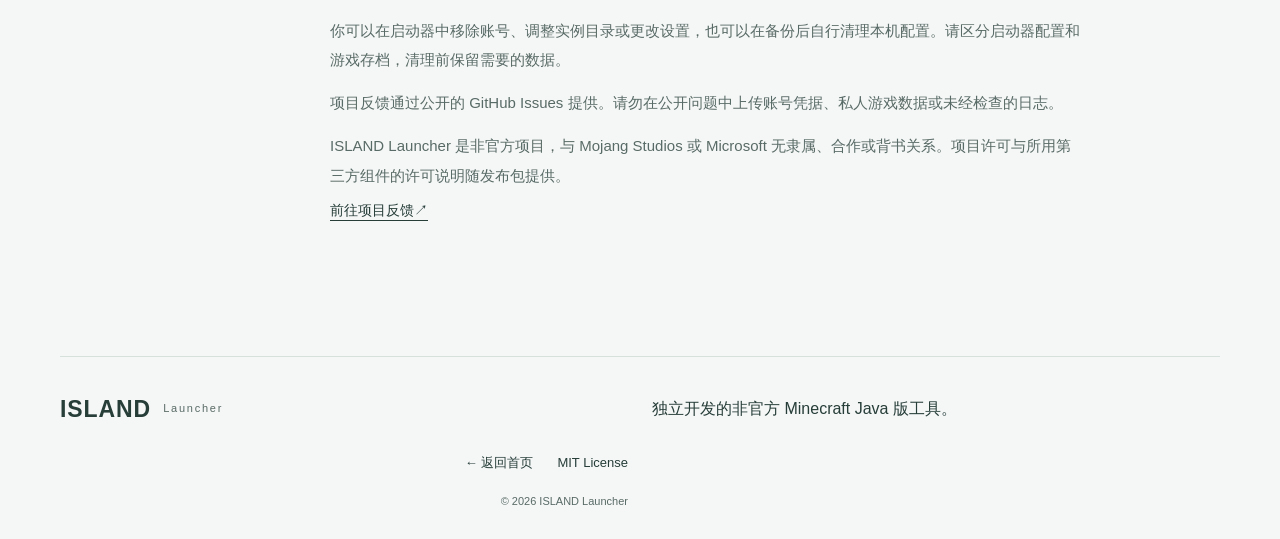
==== commit 14ad9ae6: "Release ISLAND Launcher 1.0.0" ====
--- a/launcher/website/privacy.html
+++ b/launcher/website/privacy.html
@@ -1,38 +1,38 @@
-<!doctype html>
-<html lang="zh-CN" data-palette="forest">
-<head>
-  <meta charset="utf-8">
-  <meta name="viewport" content="width=device-width,initial-scale=1">
-  <meta name="theme-color" content="#f6f7f2">
-  <meta name="description" content="ISLAND Launcher 的数据与隐私说明：网站、Microsoft 登录、本地配置、皮肤与外部服务。">
-  <meta name="referrer" content="no-referrer">
-  <title>数据与隐私说明 — ISLAND Launcher</title>
-  <link rel="icon" href="./assets/favicon.svg" type="image/svg+xml">
-  <link rel="stylesheet" href="./styles.css">
-  <script src="./site.config.js" defer></script>
-  <script src="./links.js" defer></script>
-  <script src="./app.js" defer></script>
-</head>
-<body data-page="privacy">
-  <a class="skip-link" href="#main" data-i18n="skip">跳到主要内容</a>
-  <header class="site-header"><div class="header-inner">
-    <a class="wordmark" href="./index.html"><span>ISLAND</span><small>Launcher</small></a>
-    <nav class="privacy-nav"><a href="./index.html" data-i18n="privacy.home">← 返回首页</a></nav>
-    <div class="header-actions"><button class="language-button" type="button" data-language-toggle aria-label="Switch to English">EN</button><a class="github-link unavailable" data-github aria-disabled="true" tabindex="-1">GitHub <span aria-hidden="true">↗</span></a></div>
-  </div></header>
-  <main id="main" class="privacy-main section-shell">
-    <div class="privacy-intro"><p class="eyebrow">ISLAND LAUNCHER / DATA & PRIVACY</p><h1 data-i18n="privacy.title">数据与隐私说明</h1><p class="privacy-date"><span data-i18n="privacy.updated">更新日期：2026 年 10 月 27 日</span> · <span data-i18n="privacy.version">对应启动器版本</span> <span data-version>0.10.22</span></p><p class="privacy-lead" data-i18n="privacy.lead">这里说明介绍网站与 Windows 启动器如何处理信息，以及哪些操作会访问外部服务。</p></div>
-    <div class="privacy-layout">
-      <aside class="privacy-contents" aria-label="本页目录" data-i18n-aria="privacy.contents"><a href="#website" data-i18n="privacy.nav1">01 介绍网站</a><a href="#local-data" data-i18n="privacy.nav2">02 本机数据</a><a href="#account" data-i18n="privacy.nav3">03 账号与皮肤</a><a href="#connections" data-i18n="privacy.nav4">04 外部连接</a><a href="#control" data-i18n="privacy.nav5">05 你的选择</a></aside>
-      <article class="privacy-article">
-        <section id="website"><span class="section-number">01</span><h2 data-i18n="privacy.h1">介绍网站</h2><p data-i18n="privacy.p1a">本站是静态介绍页面，不提供账号注册、微软登录表单或文件上传。本站代码未集成广告、流量分析、第三方字体或追踪脚本，也不使用 Cookie 或本地存储进行访客追踪。语言选择通过页面 URL 参数保留。</p><p data-i18n="privacy.p1b">访问网页仍会产生正常的网络请求。网站托管服务可能依据其配置和隐私政策处理 IP 地址、请求时间等网络信息。本说明不代表托管服务完全不产生日志。</p><p data-i18n="privacy.p1c">下载按钮将跳转到 GitHub Releases。访问 GitHub 时，适用 GitHub 自身的服务条款与隐私政策。</p></section>
-        <section id="local-data"><span class="section-number">02</span><h2 data-i18n="privacy.h2">启动器在本机保存的数据</h2><p data-i18n="privacy.p2a">启动器会在本机保存游戏目录、实例偏好、收藏、游玩记录、Java 检测记录、运行参数和外观设置。账号信息可能包括玩家名称、UUID、皮肤图像及所用的 Microsoft 应用 ID。</p><p data-i18n="privacy.p2b">默认配置目录为 %LOCALAPPDATA%\IslandLauncher，也可由启动参数指定独立目录。Java 检测列表存放在同一配置目录下的 java-runtimes.json。游戏、模组和存档位于你选择的游戏目录。</p><p data-i18n="privacy.p2c">启动器会保存启动诊断与游戏输出日志。游戏和模组可能自行输出其他信息，请在对外分享日志前检查其中的内容。</p></section>
-        <section id="account"><span class="section-number">03</span><h2 data-i18n="privacy.h3">Microsoft 账号与皮肤</h2><p data-i18n="privacy.p3a">Microsoft 登录默认使用系统浏览器授权码 + PKCE，也可切换为设备码。浏览器登录只在授权期间开启本机回环回调；不使用客户端密钥。账号密码在 Microsoft 官方网页输入，启动器不收集 Microsoft 密码。</p><p data-i18n="privacy.p3b">授权流程会联系 Microsoft、Xbox 与 Minecraft 服务以取得游戏会话及玩家档案。刷新凭据在保存前通过当前 Windows 用户的 DPAPI 加密保护；游戏会话凭据用于本次认证和启动。</p><p data-i18n="privacy.p3c">同步正版皮肤会读取官方玩家档案。由你主动触发的上传皮肤或恢复默认皮肤操作，会访问 Minecraft 官方接口并修改该账号的皮肤。仅在本地选择预览时，不会自动上传。</p><div class="privacy-callout" data-i18n="privacy.p3d">当前应用的 Minecraft API 访问资格仍待确认，正版登录及官方皮肤操作的实际可用状态，以后续发布说明为准。</div></section>
-        <section id="connections"><span class="section-number">04</span><h2 data-i18n="privacy.h4">下载与外部连接</h2><p data-i18n="privacy.p4a">通过 Modrinth 下载整合包、Mod、资源包、光影，或下载游戏、加载器、依赖与皮肤时，启动器会连接相应的发布服务和内容分发网络。根据你的选择，也可能连接镜像源或整合包相关服务。对方可能依据自身政策处理网络请求信息。</p><p data-i18n="privacy.p4b">游戏、模组及第三方整合包拥有各自的网络行为和隐私政策，本说明不覆盖这些第三方程序的全部行为。网页功能示意使用虚构实例；实际界面截图由项目所有者提供，并在发布前检查是否包含私人信息。</p></section>
-        <section id="control"><span class="section-number">05</span><h2 data-i18n="privacy.h5">你的选择与项目反馈</h2><p data-i18n="privacy.p5a">你可以在启动器中移除账号、调整实例目录或更改设置，也可以在备份后自行清理本机配置。请区分启动器配置和游戏存档，清理前保留需要的数据。</p><p data-i18n="privacy.p5b">项目反馈通过公开的 GitHub Issues 提供。请勿在公开问题中上传账号凭据、私人游戏数据或未经检查的日志。</p><p data-i18n="privacy.p5c">ISLAND Launcher 是非官方项目，与 Mojang Studios 或 Microsoft 无隶属、合作或背书关系。项目许可与所用第三方组件的许可说明随发布包提供。</p><a class="text-link unavailable" data-contact aria-disabled="true" tabindex="-1"><span data-i18n="privacy.contact">前往项目反馈</span><span aria-hidden="true">↗</span></a></section>
-      </article>
-    </div>
-  </main>
-  <footer class="site-footer section-shell"><a class="wordmark" href="./index.html"><span>ISLAND</span><small>Launcher</small></a><p data-i18n="footer.independent">独立开发的非官方 Minecraft Java 版工具。</p><div class="footer-links"><a href="./index.html" data-i18n="privacy.home">← 返回首页</a><a href="./LICENSE.txt">MIT License</a><small>© 2026 ISLAND Launcher</small></div></footer>
-</body>
-</html>
+<!doctype html>
+<html lang="zh-CN" data-palette="forest">
+<head>
+  <meta charset="utf-8">
+  <meta name="viewport" content="width=device-width,initial-scale=1">
+  <meta name="theme-color" content="#f6f7f2">
+  <meta name="description" content="ISLAND Launcher 的数据与隐私说明：网站、Microsoft 登录、本地配置、皮肤与外部服务。">
+  <meta name="referrer" content="no-referrer">
+  <title>数据与隐私说明 — ISLAND Launcher</title>
+  <link rel="icon" href="./assets/favicon.svg" type="image/svg+xml">
+  <link rel="stylesheet" href="./styles.css">
+  <script src="./site.config.js" defer></script>
+  <script src="./links.js" defer></script>
+  <script src="./app.js" defer></script>
+</head>
+<body data-page="privacy">
+  <a class="skip-link" href="#main" data-i18n="skip">跳到主要内容</a>
+  <header class="site-header"><div class="header-inner">
+    <a class="wordmark" href="./index.html"><span>ISLAND</span><small>Launcher</small></a>
+    <nav class="privacy-nav"><a href="./index.html" data-i18n="privacy.home">← 返回首页</a></nav>
+    <div class="header-actions"><button class="language-button" type="button" data-language-toggle aria-label="Switch to English">EN</button><a class="github-link unavailable" data-github aria-disabled="true" tabindex="-1">GitHub <span aria-hidden="true">↗</span></a></div>
+  </div></header>
+  <main id="main" class="privacy-main section-shell">
+    <div class="privacy-intro"><p class="eyebrow">ISLAND LAUNCHER / DATA & PRIVACY</p><h1 data-i18n="privacy.title">数据与隐私说明</h1><p class="privacy-date"><span data-i18n="privacy.updated">更新日期：2026 年 10 月 27 日</span> · <span data-i18n="privacy.version">对应启动器版本</span> <span data-version>0.10.22</span></p><p class="privacy-lead" data-i18n="privacy.lead">这里说明介绍网站与 Windows 启动器如何处理信息，以及哪些操作会访问外部服务。</p></div>
+    <div class="privacy-layout">
+      <aside class="privacy-contents" aria-label="本页目录" data-i18n-aria="privacy.contents"><a href="#website" data-i18n="privacy.nav1">01 介绍网站</a><a href="#local-data" data-i18n="privacy.nav2">02 本机数据</a><a href="#account" data-i18n="privacy.nav3">03 账号与皮肤</a><a href="#connections" data-i18n="privacy.nav4">04 外部连接</a><a href="#control" data-i18n="privacy.nav5">05 你的选择</a></aside>
+      <article class="privacy-article">
+        <section id="website"><span class="section-number">01</span><h2 data-i18n="privacy.h1">介绍网站</h2><p data-i18n="privacy.p1a">本站是静态介绍页面，不提供账号注册、微软登录表单或文件上传。本站代码未集成广告、流量分析、第三方字体或追踪脚本，也不使用 Cookie 或本地存储进行访客追踪。语言选择通过页面 URL 参数保留。</p><p data-i18n="privacy.p1b">访问网页仍会产生正常的网络请求。网站托管服务可能依据其配置和隐私政策处理 IP 地址、请求时间等网络信息。本说明不代表托管服务完全不产生日志。</p><p data-i18n="privacy.p1c">下载按钮将跳转到 GitHub Releases。访问 GitHub 时，适用 GitHub 自身的服务条款与隐私政策。</p></section>
+        <section id="local-data"><span class="section-number">02</span><h2 data-i18n="privacy.h2">启动器在本机保存的数据</h2><p data-i18n="privacy.p2a">启动器会在本机保存游戏目录、实例偏好、收藏、游玩记录、Java 检测记录、运行参数和外观设置。账号信息可能包括玩家名称、UUID、皮肤图像及所用的 Microsoft 应用 ID。</p><p data-i18n="privacy.p2b">默认配置目录为 %LOCALAPPDATA%\IslandLauncher，也可由启动参数指定独立目录。Java 检测列表存放在同一配置目录下的 java-runtimes.json。游戏、模组和存档位于你选择的游戏目录。</p><p data-i18n="privacy.p2c">启动器会保存启动诊断与游戏输出日志。游戏和模组可能自行输出其他信息，请在对外分享日志前检查其中的内容。</p></section>
+        <section id="account"><span class="section-number">03</span><h2 data-i18n="privacy.h3">Microsoft 账号与皮肤</h2><p data-i18n="privacy.p3a">Microsoft 登录默认使用系统浏览器授权码 + PKCE，也可切换为设备码。浏览器登录只在授权期间开启本机回环回调；不使用客户端密钥。账号密码在 Microsoft 官方网页输入，启动器不收集 Microsoft 密码。</p><p data-i18n="privacy.p3b">授权流程会联系 Microsoft、Xbox 与 Minecraft 服务以取得游戏会话及玩家档案。刷新凭据在保存前通过当前 Windows 用户的 DPAPI 加密保护；游戏会话凭据用于本次认证和启动。</p><p data-i18n="privacy.p3c">同步正版皮肤会读取官方玩家档案。由你主动触发的上传皮肤或恢复默认皮肤操作，会访问 Minecraft 官方接口并修改该账号的皮肤。仅在本地选择预览时，不会自动上传。</p><div class="privacy-callout" data-i18n="privacy.p3d">当前应用的 Minecraft API 访问资格仍待确认，正版登录及官方皮肤操作的实际可用状态，以后续发布说明为准。</div></section>
+        <section id="connections"><span class="section-number">04</span><h2 data-i18n="privacy.h4">下载与外部连接</h2><p data-i18n="privacy.p4a">通过 Modrinth 下载整合包、Mod、资源包、光影，或下载游戏、加载器、依赖与皮肤时，启动器会连接相应的发布服务和内容分发网络。根据你的选择，也可能连接镜像源或整合包相关服务。对方可能依据自身政策处理网络请求信息。</p><p data-i18n="privacy.p4b">游戏、模组及第三方整合包拥有各自的网络行为和隐私政策，本说明不覆盖这些第三方程序的全部行为。网页功能示意使用虚构实例；实际界面截图由项目所有者提供，并在发布前检查是否包含私人信息。</p></section>
+        <section id="control"><span class="section-number">05</span><h2 data-i18n="privacy.h5">你的选择与项目反馈</h2><p data-i18n="privacy.p5a">你可以在启动器中移除账号、调整实例目录或更改设置，也可以在备份后自行清理本机配置。请区分启动器配置和游戏存档，清理前保留需要的数据。</p><p data-i18n="privacy.p5b">项目反馈通过公开的 GitHub Issues 提供。请勿在公开问题中上传账号凭据、私人游戏数据或未经检查的日志。</p><p data-i18n="privacy.p5c">ISLAND Launcher 是非官方项目，与 Mojang Studios 或 Microsoft 无隶属、合作或背书关系。项目许可与所用第三方组件的许可说明随发布包提供。</p><a class="text-link unavailable" data-contact aria-disabled="true" tabindex="-1"><span data-i18n="privacy.contact">前往项目反馈</span><span aria-hidden="true">↗</span></a></section>
+      </article>
+    </div>
+  </main>
+  <footer class="site-footer section-shell"><a class="wordmark" href="./index.html"><span>ISLAND</span><small>Launcher</small></a><p data-i18n="footer.independent">独立开发的非官方 Minecraft Java 版工具。</p><div class="footer-links"><a href="./index.html" data-i18n="privacy.home">← 返回首页</a><a href="./LICENSE.txt">MIT License</a><small>© 2026 ISLAND Launcher</small></div></footer>
+</body>
+</html>
